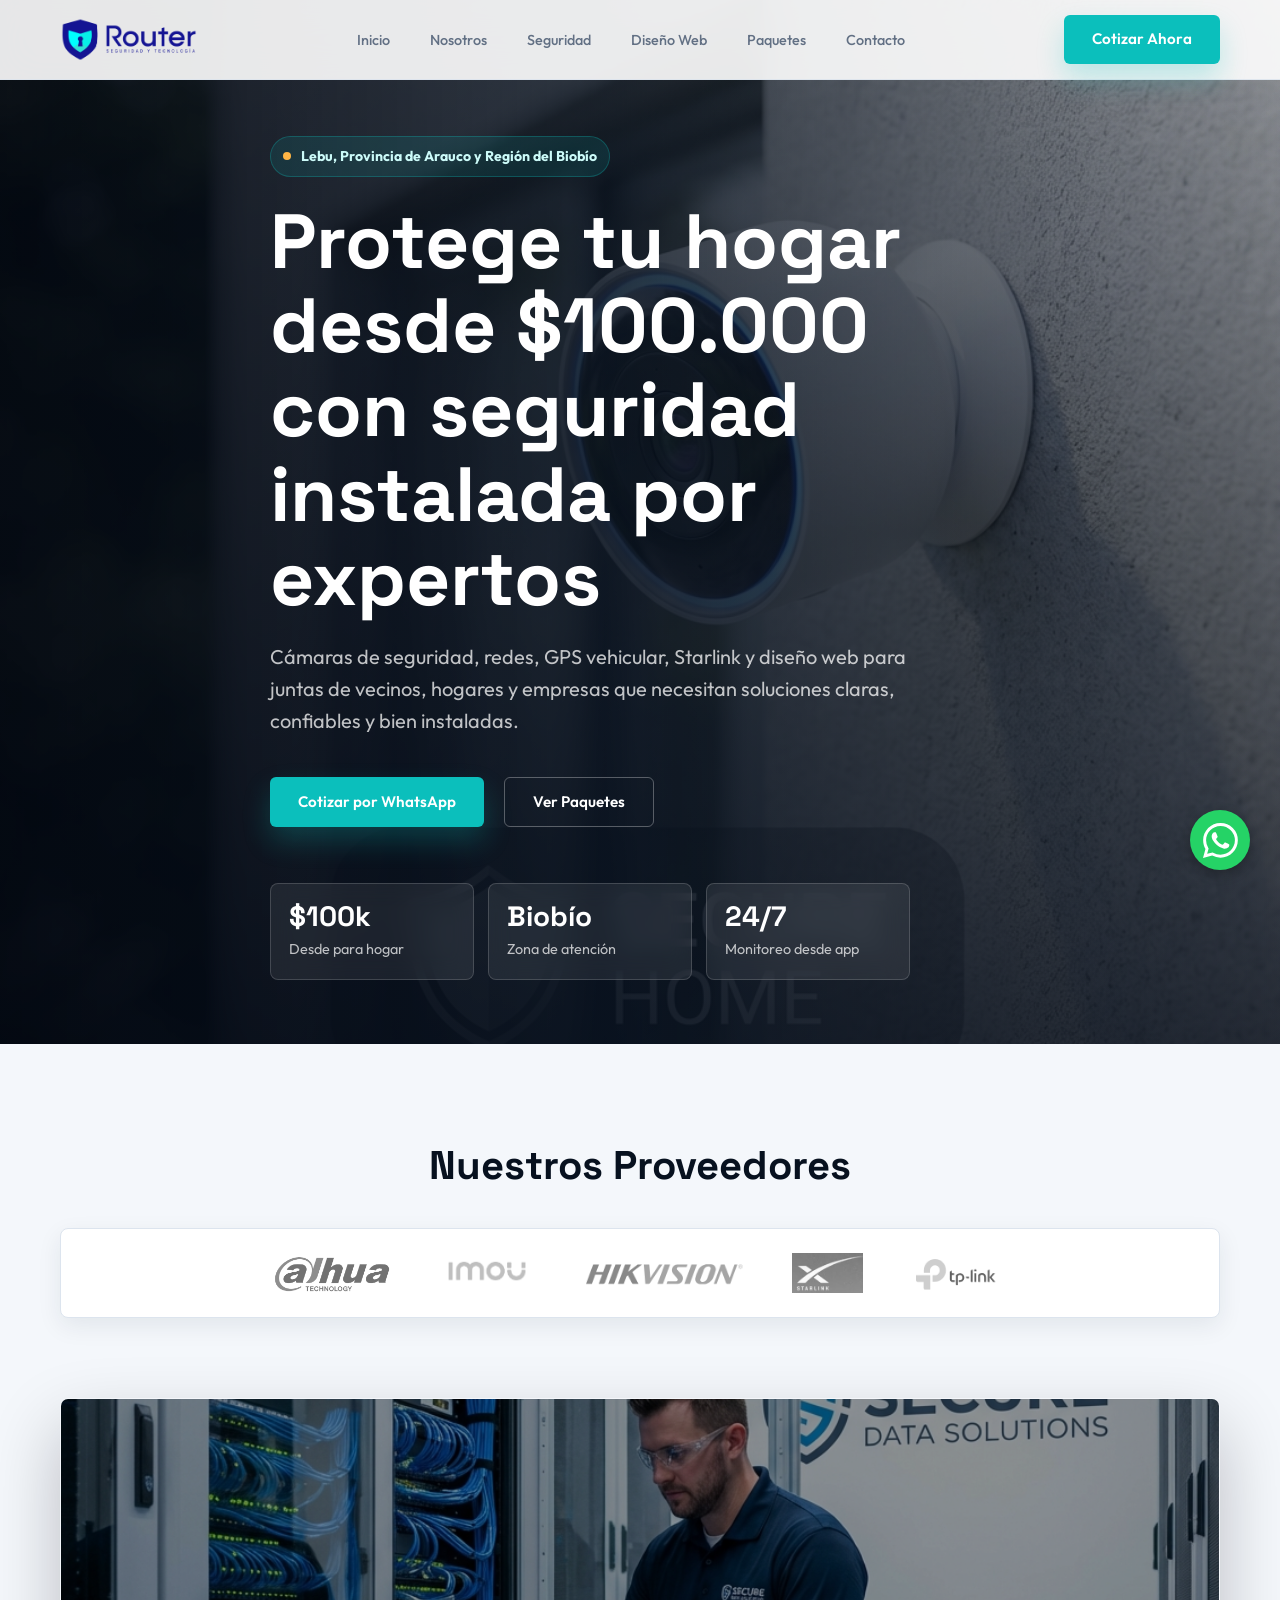
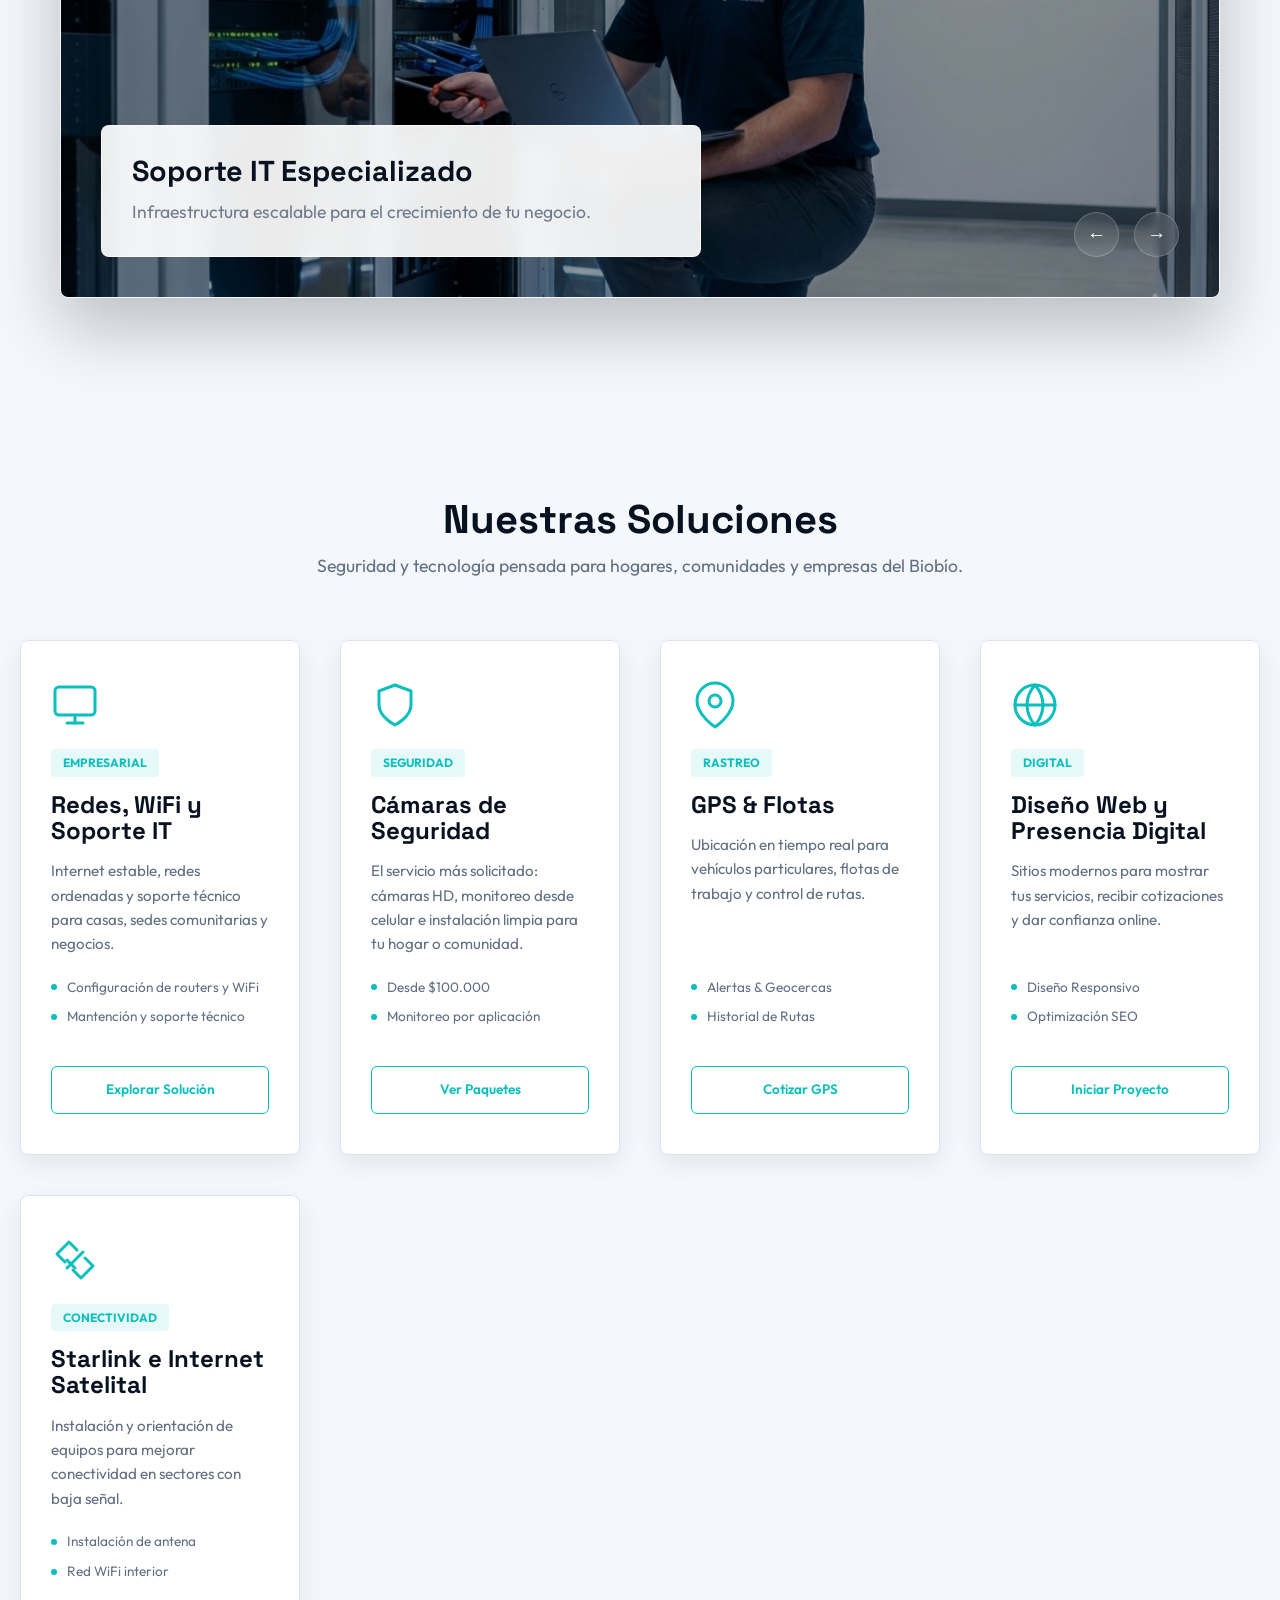
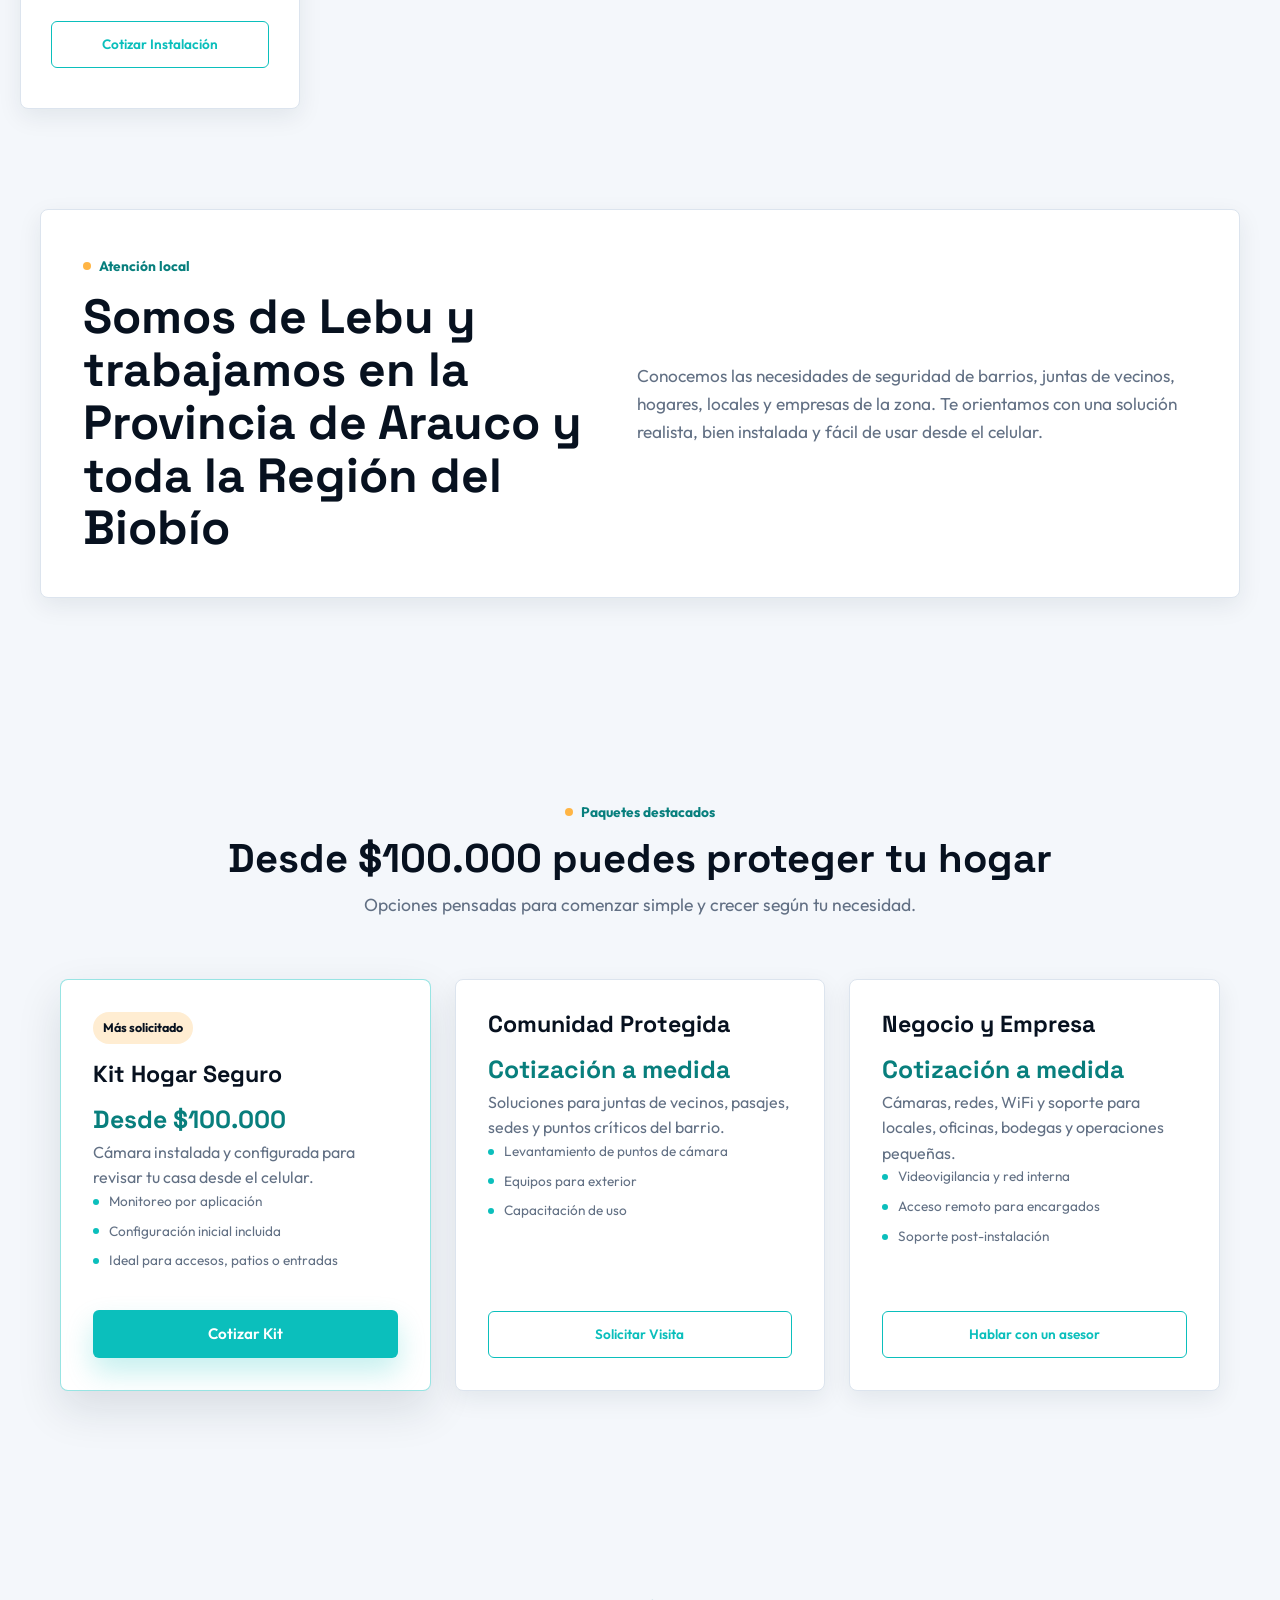
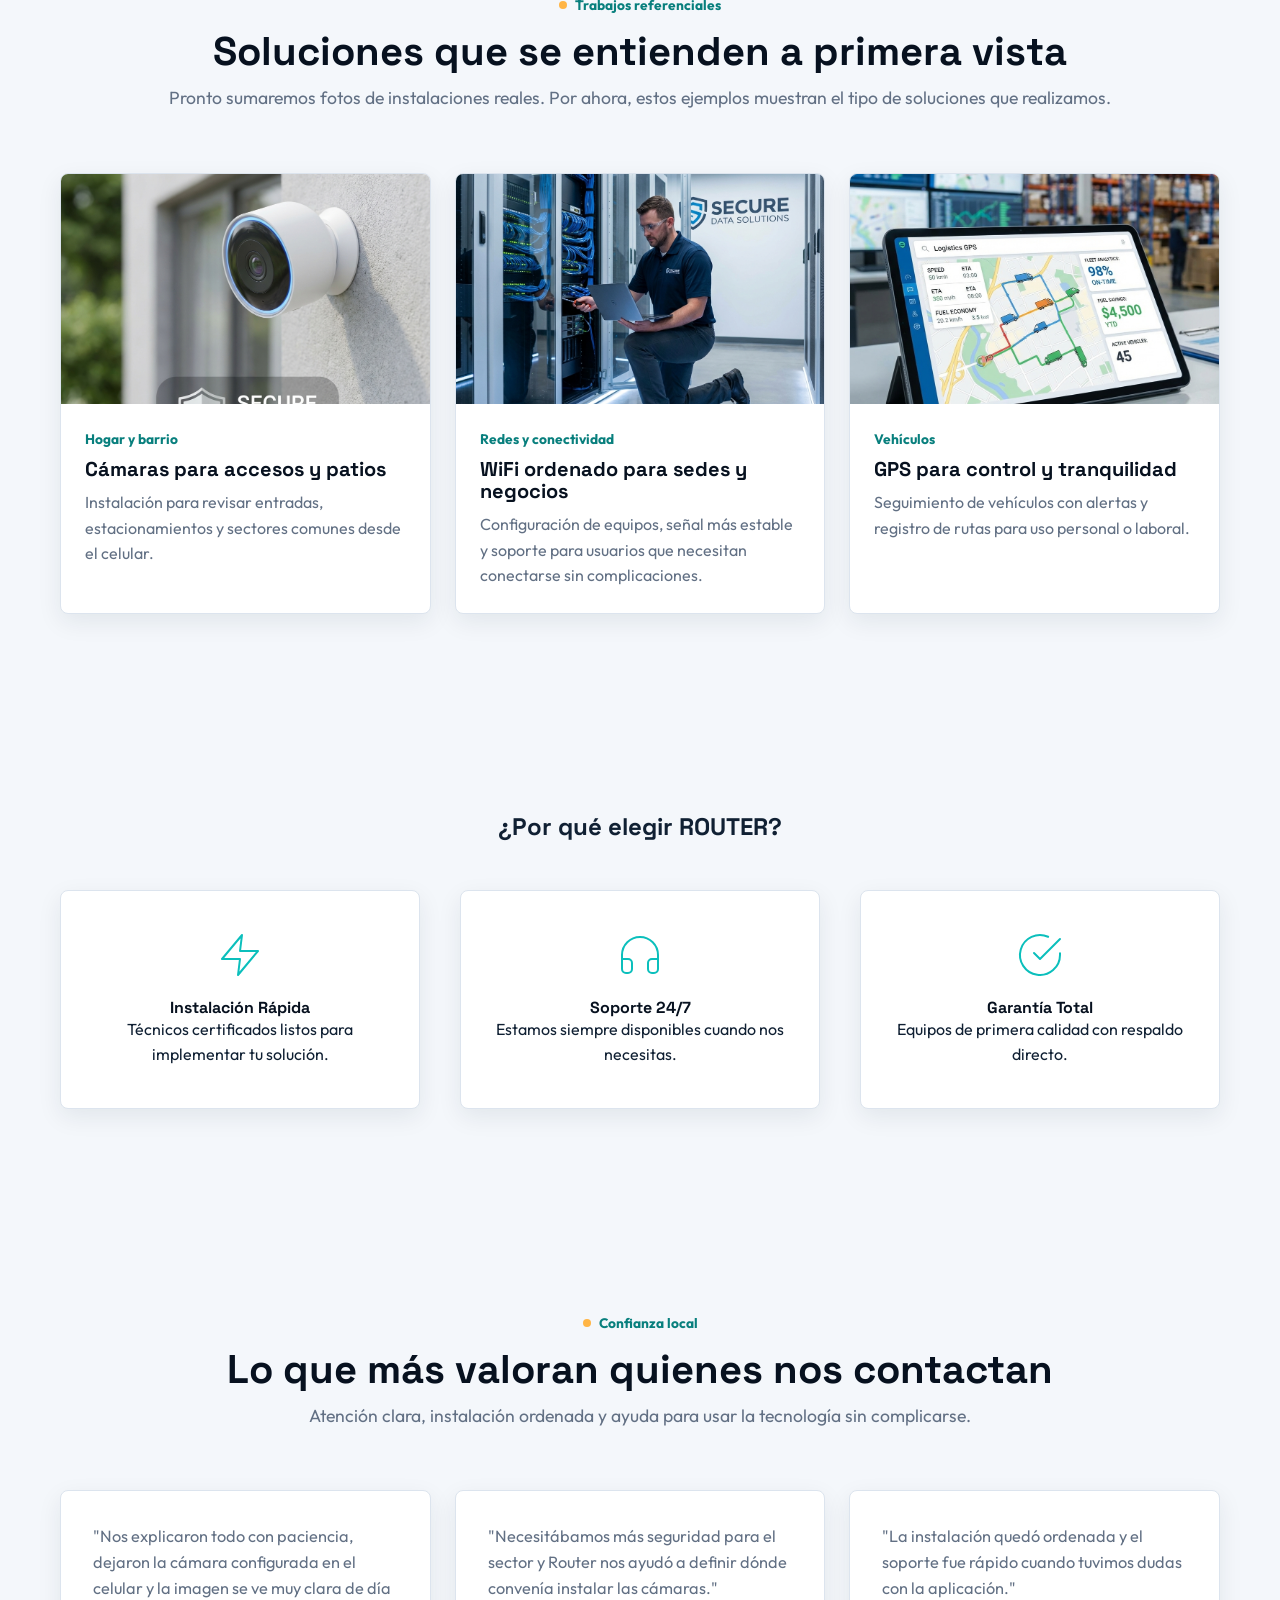
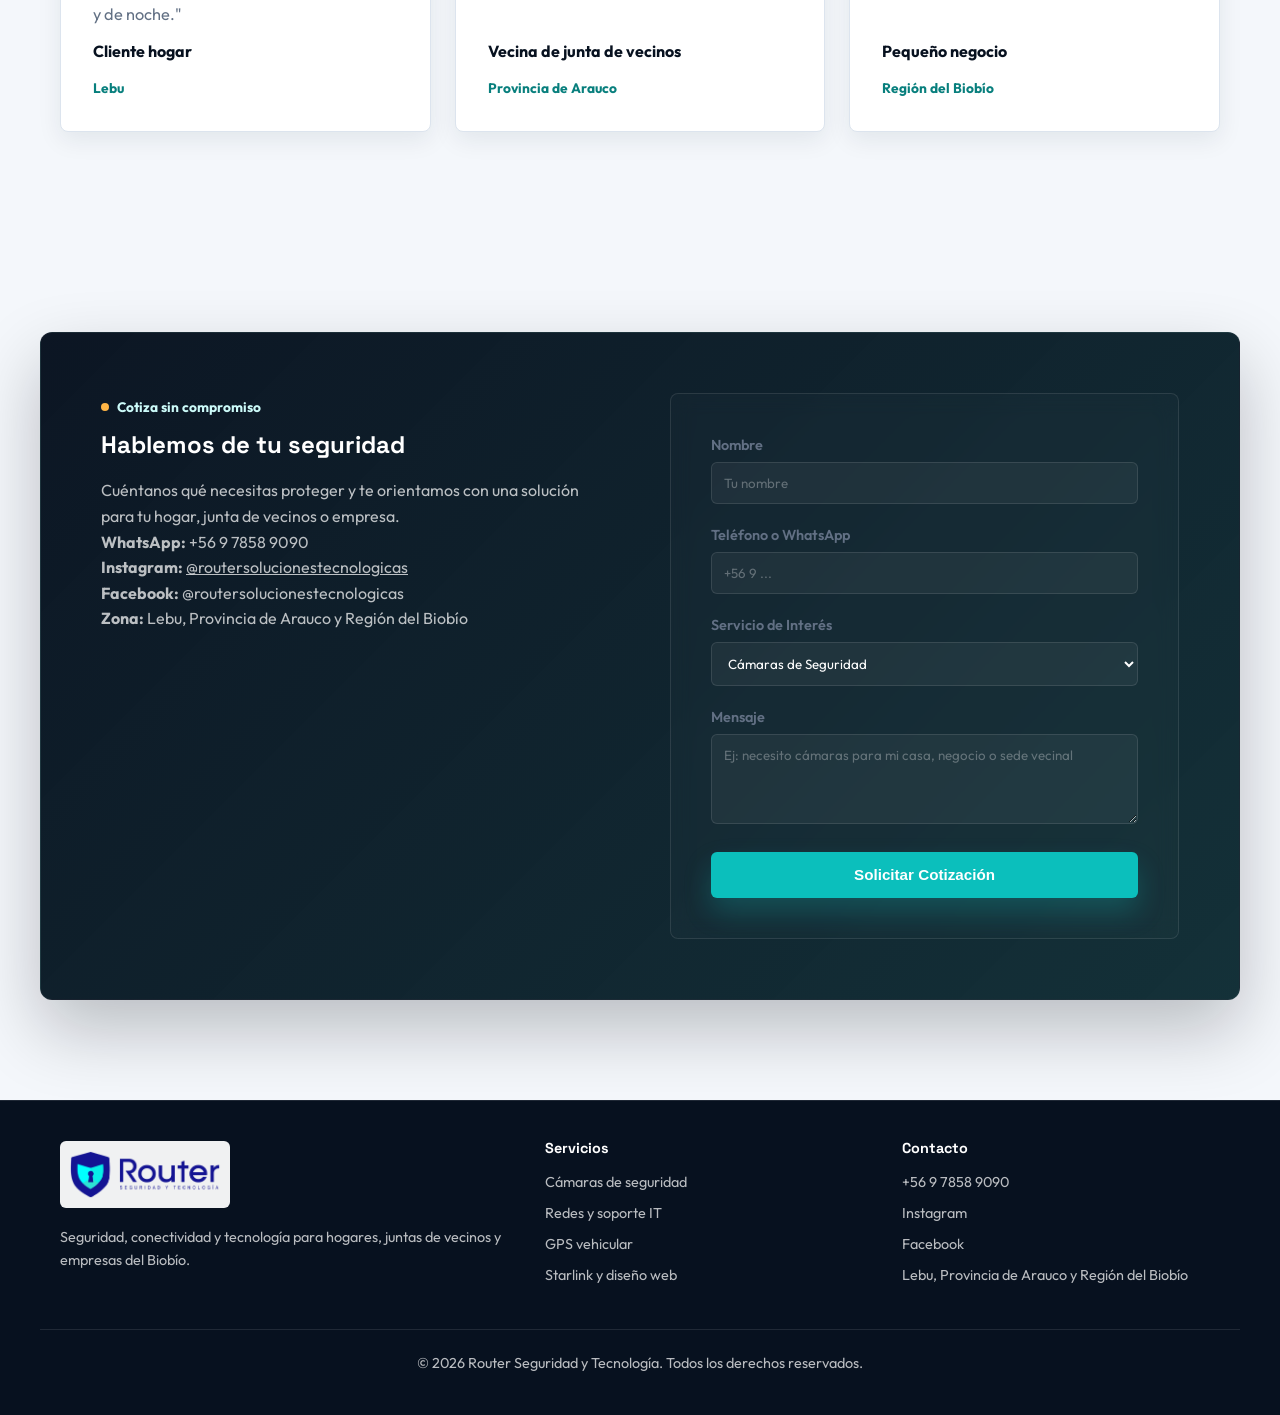
==== index.html @ 7315de92 "Initial Router website" ====
<!DOCTYPE html>
<html lang="es">

<head>
    <meta charset="UTF-8">
    <meta name="viewport" content="width=device-width, initial-scale=1.0">
    <title>Router Seguridad y Tecnología | Cámaras, Redes, GPS y Web en Biobío</title>
    <meta name="description"
        content="Instalación de cámaras de seguridad, redes, GPS vehicular, Starlink y diseño web en Lebu, Provincia de Arauco y Región del Biobío. Protege tu hogar desde $100.000.">

    <!-- Fonts -->
    <link rel="preconnect" href="https://fonts.googleapis.com">
    <link rel="preconnect" href="https://fonts.gstatic.com" crossorigin>
    <link
        href="https://fonts.googleapis.com/css2?family=Outfit:wght@300;400;600;700&family=Space+Grotesk:wght@300;400;500;600;700&display=swap"
        rel="stylesheet">

    <!-- Styles -->
    <link rel="stylesheet" href="css/styles.css">
</head>

<body>

    <!-- HEADER -->
    <header class="header" id="header">
        <div class="container header-container">
            <div class="logo">
                <a href="#">
                    <img src="assets/images/router-logo-original.png" alt="ROUTER Logo">
                </a>
            </div>

            <button class="mobile-toggle" aria-label="Abrir menú" aria-expanded="false">
                <span class="bar"></span>
                <span class="bar"></span>
                <span class="bar"></span>
            </button>

            <nav class="nav">
                <ul class="nav-list">
                    <li><a href="index.html">Inicio</a></li>
                    <li><a href="nosotros.html">Nosotros</a></li>
                    <li><a href="seguridad.html">Seguridad</a></li>
                    <li><a href="web.html">Diseño Web</a></li>
                    <li><a href="#paquetes">Paquetes</a></li>
                    <li><a href="#contacto">Contacto</a></li>
                </ul>
            </nav>
            <a href="#contacto" class="btn btn-primary btn-header-cta">Cotizar Ahora</a>
        </div>
    </header>

    <!-- HERO SECTION -->
    <section class="hero" id="hero">
        <div class="hero-slider">
            <div class="hero-slide active" style="background-image: url('assets/images/security-camera.png');"></div>
            <div class="hero-slide" style="background-image: url('assets/images/hero_gps.png');"></div>
            <div class="hero-slide" style="background-image: url('assets/images/web-design.png');"></div>
        </div>
        <div class="hero-overlay"></div>
        <div class="container hero-content">
            <span class="hero-kicker">Lebu, Provincia de Arauco y Región del Biobío</span>
            <h1>Protege tu hogar desde $100.000 con seguridad instalada por expertos</h1>
            <p>Cámaras de seguridad, redes, GPS vehicular, Starlink y diseño web para juntas de vecinos, hogares y
                empresas que necesitan soluciones claras, confiables y bien instaladas.</p>
            <div class="hero-cta">
                <a href="https://wa.me/56978589090" class="btn btn-primary" target="_blank">Cotizar por WhatsApp</a>
                <a href="#paquetes" class="btn btn-outline">Ver Paquetes</a>
            </div>
            <div class="hero-metrics" aria-label="Diferenciales de ROUTER">
                <div>
                    <strong>$100k</strong>
                    <span>Desde para hogar</span>
                </div>
                <div>
                    <strong>Biobío</strong>
                    <span>Zona de atención</span>
                </div>
                <div>
                    <strong>24/7</strong>
                    <span>Monitoreo desde app</span>
                </div>
            </div>
        </div>
    </section>

    <!-- MAIN MAIN - Will be filled in next steps -->
    <main>

        <!-- PROVIDERS SECTION -->
        <section class="section providers-section">
            <div class="container text-center">
                <h2 class="section-title text-center">Nuestros Proveedores</h2>
                <div class="providers-wrapper">
                    <img src="assets/images/dahua.png" alt="Dahua Technology">
                    <img src="assets/images/imou.png" alt="Imou">
                    <img src="assets/images/hikvision.png" alt="Hikvision">
                    <img src="assets/images/starlink.png" alt="Starlink">
                    <img src="assets/images/tplink.png" alt="TP-Link">
                </div>
            </div>
        </section>

        <!-- SERVICES SHOWCASE CAROUSEL -->
        <section class="section showcase-section">
            <div class="container">
                <div class="showcase-container">
                    <div class="showcase-carousel" id="servicesCarousel">
                        <div class="showcase-slide active">
                            <img src="assets/images/it-solutions.png" alt="Soluciones Informáticas">
                            <div class="showcase-content">
                                <h3>Soporte IT Especializado</h3>
                                <p>Infraestructura escalable para el crecimiento de tu negocio.</p>
                            </div>
                        </div>
                        <div class="showcase-slide">
                            <img src="assets/images/security-camera.png" alt="Seguridad">
                            <div class="showcase-content">
                                <h3>Vigilancia Inteligente</h3>
                                <p>Monitoreo en tiempo real con inteligencia artificial.</p>
                            </div>
                        </div>
                        <div class="showcase-slide">
                            <img src="assets/images/gps-tracking.png" alt="GPS">
                            <div class="showcase-content">
                                <h3>Control de Flotas</h3>
                                <p>Logística y seguridad en cada kilómetro.</p>
                            </div>
                        </div>
                        <div class="showcase-slide">
                            <img src="assets/images/web-design.png" alt="Diseño Web">
                            <div class="showcase-content">
                                <h3>Tu Marca en el Mundo Digital</h3>
                                <p>Interfaces modernas que convierten usuarios en clientes.</p>
                            </div>
                        </div>
                    </div>

                    <div class="carousel-nav">
                        <button class="carousel-btn prev" aria-label="Anterior">&larr;</button>
                        <button class="carousel-btn next" aria-label="Siguiente">&rarr;</button>
                    </div>
                </div>
            </div>
        </section>

        <!-- SERVICES GRID -->
        <section class="section" id="soluciones">
            <div class="container container-wide">
                <div class="section-header text-center">
                    <h2 class="section-title">Nuestras Soluciones</h2>
                    <p class="section-subtitle">Seguridad y tecnología pensada para hogares, comunidades y empresas del
                        Biobío.</p>
                </div>

                <div class="services-modern-grid">
                    <!-- Card 1: IT Solutions -->
                    <div class="service-card modern">
                        <div class="service-card-icon">
                            <!-- Computer Icon -->
                            <svg xmlns="http://www.w3.org/2000/svg" viewBox="0 0 24 24" fill="none"
                                stroke="currentColor" stroke-linecap="round" stroke-linejoin="round">
                                <rect x="2" y="3" width="20" height="14" rx="2" ry="2"></rect>
                                <line x1="8" y1="21" x2="16" y2="21"></line>
                                <line x1="12" y1="17" x2="12" y2="21"></line>
                            </svg>
                        </div>
                        <div class="service-card-badge">Empresarial</div>
                        <h3>Redes, WiFi y Soporte IT</h3>
                        <p>Internet estable, redes ordenadas y soporte técnico para casas, sedes comunitarias y
                            negocios.</p>
                        <ul class="service-card-list">
                            <li>Configuración de routers y WiFi</li>
                            <li>Mantención y soporte técnico</li>
                        </ul>
                        <a href="#contacto" class="btn btn-card-cta">Explorar Solución</a>
                    </div>

                    <!-- Card 2: Security -->
                    <div class="service-card modern">
                        <div class="service-card-icon">
                            <!-- Shield Icon -->
                            <svg xmlns="http://www.w3.org/2000/svg" viewBox="0 0 24 24" fill="none"
                                stroke="currentColor" stroke-linecap="round" stroke-linejoin="round">
                                <path d="M12 22s8-4 8-10V5l-8-3-8 3v7c0 6 8 10 8 10z"></path>
                            </svg>
                        </div>
                        <div class="service-card-badge">Seguridad</div>
                        <h3>Cámaras de Seguridad</h3>
                        <p>El servicio más solicitado: cámaras HD, monitoreo desde celular e instalación limpia para tu
                            hogar o comunidad.</p>
                        <ul class="service-card-list">
                            <li>Desde $100.000</li>
                            <li>Monitoreo por aplicación</li>
                        </ul>
                        <a href="#contacto" class="btn btn-card-cta">Ver Paquetes</a>
                    </div>

                    <!-- Card 3: GPS -->
                    <div class="service-card modern">
                        <div class="service-card-icon">
                            <!-- Map Pin Icon -->
                            <svg xmlns="http://www.w3.org/2000/svg" viewBox="0 0 24 24" fill="none"
                                stroke="currentColor" stroke-linecap="round" stroke-linejoin="round">
                                <path d="M21 10c0 7-9 13-9 13s-9-6-9-13a9 9 0 0 1 18 0z"></path>
                                <circle cx="12" cy="10" r="3"></circle>
                            </svg>
                        </div>
                        <div class="service-card-badge">Rastreo</div>
                        <h3>GPS & Flotas</h3>
                        <p>Ubicación en tiempo real para vehículos particulares, flotas de trabajo y control de rutas.
                        </p>
                        <ul class="service-card-list">
                            <li>Alertas & Geocercas</li>
                            <li>Historial de Rutas</li>
                        </ul>
                        <a href="#contacto" class="btn btn-card-cta">Cotizar GPS</a>
                    </div>

                    <!-- Card 4: Web Design -->
                    <div class="service-card modern">
                        <div class="service-card-icon">
                            <!-- Globe Icon -->
                            <svg xmlns="http://www.w3.org/2000/svg" viewBox="0 0 24 24" fill="none"
                                stroke="currentColor" stroke-linecap="round" stroke-linejoin="round">
                                <circle cx="12" cy="12" r="10"></circle>
                                <line x1="2" y1="12" x2="22" y2="12"></line>
                                <path
                                    d="M12 2a15.3 15.3 0 0 1 4 10 15.3 15.3 0 0 1-4 10 15.3 15.3 0 0 1-4-10 15.3 15.3 0 0 1 4-10z">
                                </path>
                            </svg>
                        </div>
                        <div class="service-card-badge">Digital</div>
                        <h3>Diseño Web y Presencia Digital</h3>
                        <p>Sitios modernos para mostrar tus servicios, recibir cotizaciones y dar confianza online.</p>
                        <ul class="service-card-list">
                            <li>Diseño Responsivo</li>
                            <li>Optimización SEO</li>
                        </ul>
                        <a href="#contacto" class="btn btn-card-cta">Iniciar Proyecto</a>
                    </div>

                    <!-- Card 5: Starlink -->
                    <div class="service-card modern">
                        <div class="service-card-icon">
                            <!-- Satellite Icon -->
                            <svg xmlns="http://www.w3.org/2000/svg" viewBox="0 0 24 24" fill="none"
                                stroke="currentColor" stroke-linecap="round" stroke-linejoin="round">
                                <path d="M13 7 9 3 3 9l4 4"></path>
                                <path d="m17 11 4 4-6 6-4-4"></path>
                                <path d="m8 12 4 4"></path>
                                <path d="m16 8-8 8"></path>
                            </svg>
                        </div>
                        <div class="service-card-badge">Conectividad</div>
                        <h3>Starlink e Internet Satelital</h3>
                        <p>Instalación y orientación de equipos para mejorar conectividad en sectores con baja señal.
                        </p>
                        <ul class="service-card-list">
                            <li>Instalación de antena</li>
                            <li>Red WiFi interior</li>
                        </ul>
                        <a href="#contacto" class="btn btn-card-cta">Cotizar Instalación</a>
                    </div>
                </div>
            </div>
        </section>

        <!-- SERVICE AREA -->
        <section class="section service-area-section">
            <div class="container service-area">
                <div>
                    <span class="section-eyebrow">Atención local</span>
                    <h2>Somos de Lebu y trabajamos en la Provincia de Arauco y toda la Región del Biobío</h2>
                </div>
                <p>Conocemos las necesidades de seguridad de barrios, juntas de vecinos, hogares, locales y empresas de
                    la zona. Te orientamos con una solución realista, bien instalada y fácil de usar desde el celular.
                </p>
            </div>
        </section>

        <!-- PACKAGES -->
        <section class="section packages-section" id="paquetes">
            <div class="container">
                <div class="section-header text-center">
                    <span class="section-eyebrow">Paquetes destacados</span>
                    <h2 class="section-title">Desde $100.000 puedes proteger tu hogar</h2>
                    <p class="section-subtitle">Opciones pensadas para comenzar simple y crecer según tu necesidad.</p>
                </div>

                <div class="packages-grid">
                    <article class="package-card package-featured">
                        <div class="package-label">Más solicitado</div>
                        <h3>Kit Hogar Seguro</h3>
                        <p class="package-price">Desde $100.000</p>
                        <p>Cámara instalada y configurada para revisar tu casa desde el celular.</p>
                        <ul class="service-card-list">
                            <li>Monitoreo por aplicación</li>
                            <li>Configuración inicial incluida</li>
                            <li>Ideal para accesos, patios o entradas</li>
                        </ul>
                        <a href="https://wa.me/56978589090" class="btn btn-primary" target="_blank">Cotizar Kit</a>
                    </article>

                    <article class="package-card">
                        <h3>Comunidad Protegida</h3>
                        <p class="package-price">Cotización a medida</p>
                        <p>Soluciones para juntas de vecinos, pasajes, sedes y puntos críticos del barrio.</p>
                        <ul class="service-card-list">
                            <li>Levantamiento de puntos de cámara</li>
                            <li>Equipos para exterior</li>
                            <li>Capacitación de uso</li>
                        </ul>
                        <a href="#contacto" class="btn btn-card-cta">Solicitar Visita</a>
                    </article>

                    <article class="package-card">
                        <h3>Negocio y Empresa</h3>
                        <p class="package-price">Cotización a medida</p>
                        <p>Cámaras, redes, WiFi y soporte para locales, oficinas, bodegas y operaciones pequeñas.</p>
                        <ul class="service-card-list">
                            <li>Videovigilancia y red interna</li>
                            <li>Acceso remoto para encargados</li>
                            <li>Soporte post-instalación</li>
                        </ul>
                        <a href="#contacto" class="btn btn-card-cta">Hablar con un asesor</a>
                    </article>
                </div>
            </div>
        </section>

        <!-- CASES -->
        <section class="section cases-section">
            <div class="container">
                <div class="section-header text-center">
                    <span class="section-eyebrow">Trabajos referenciales</span>
                    <h2 class="section-title">Soluciones que se entienden a primera vista</h2>
                    <p class="section-subtitle">Pronto sumaremos fotos de instalaciones reales. Por ahora, estos
                        ejemplos muestran el tipo de soluciones que realizamos.</p>
                </div>

                <div class="cases-grid">
                    <article class="case-card">
                        <img src="assets/images/security-camera.png" alt="Instalación de cámara de seguridad exterior">
                        <div>
                            <span>Hogar y barrio</span>
                            <h3>Cámaras para accesos y patios</h3>
                            <p>Instalación para revisar entradas, estacionamientos y sectores comunes desde el celular.
                            </p>
                        </div>
                    </article>
                    <article class="case-card">
                        <img src="assets/images/it-solutions.png" alt="Configuración de redes y WiFi">
                        <div>
                            <span>Redes y conectividad</span>
                            <h3>WiFi ordenado para sedes y negocios</h3>
                            <p>Configuración de equipos, señal más estable y soporte para usuarios que necesitan
                                conectarse sin complicaciones.</p>
                        </div>
                    </article>
                    <article class="case-card">
                        <img src="assets/images/gps-tracking.png" alt="GPS vehicular y control de rutas">
                        <div>
                            <span>Vehículos</span>
                            <h3>GPS para control y tranquilidad</h3>
                            <p>Seguimiento de vehículos con alertas y registro de rutas para uso personal o laboral.</p>
                        </div>
                    </article>
                </div>
            </div>
        </section>

        <!-- TRUST / TESTIMONIALS -->
        <section class="section trust-section">
            <div class="container text-center">
                <h2>¿Por qué elegir ROUTER?</h2>
                <div class="trust-grid">
                    <div class="trust-item">
                        <div class="trust-icon">
                            <!-- Zap Icon (Instalación Rápida) -->
                            <svg xmlns="http://www.w3.org/2000/svg" viewBox="0 0 24 24" fill="none"
                                stroke="currentColor" stroke-linecap="round" stroke-linejoin="round">
                                <polygon points="13 2 3 14 12 14 11 22 21 10 12 10 13 2"></polygon>
                            </svg>
                        </div>
                        <h4>Instalación Rápida</h4>
                        <p>Técnicos certificados listos para implementar tu solución.</p>
                    </div>
                    <div class="trust-item">
                        <div class="trust-icon">
                            <!-- Smile / Handshake alternative -> Headphones for Support -->
                            <svg xmlns="http://www.w3.org/2000/svg" viewBox="0 0 24 24" fill="none"
                                stroke="currentColor" stroke-linecap="round" stroke-linejoin="round">
                                <path d="M3 18v-6a9 9 0 0 1 18 0v6"></path>
                                <path
                                    d="M21 19a2 2 0 0 1-2 2h-1a2 2 0 0 1-2-2v-3a2 2 0 0 1 2-2h3zM3 19a2 2 0 0 0 2 2h1a2 2 0 0 0 2-2v-3a2 2 0 0 0-2-2H3z">
                                </path>
                            </svg>
                        </div>
                        <h4>Soporte 24/7</h4>
                        <p>Estamos siempre disponibles cuando nos necesitas.</p>
                    </div>
                    <div class="trust-item">
                        <div class="trust-icon">
                            <!-- Check Circle Icon -->
                            <svg xmlns="http://www.w3.org/2000/svg" viewBox="0 0 24 24" fill="none"
                                stroke="currentColor" stroke-linecap="round" stroke-linejoin="round">
                                <path d="M22 11.08V12a10 10 0 1 1-5.93-9.14"></path>
                                <polyline points="22 4 12 14.01 9 11.01"></polyline>
                            </svg>
                        </div>
                        <h4>Garantía Total</h4>
                        <p>Equipos de primera calidad con respaldo directo.</p>
                    </div>
                </div>
            </div>
        </section>

        <!-- TESTIMONIALS -->
        <section class="section testimonials-section">
            <div class="container">
                <div class="section-header text-center">
                    <span class="section-eyebrow">Confianza local</span>
                    <h2 class="section-title">Lo que más valoran quienes nos contactan</h2>
                    <p class="section-subtitle">Atención clara, instalación ordenada y ayuda para usar la tecnología sin
                        complicarse.</p>
                </div>

                <div class="testimonials-grid">
                    <article class="testimonial-card">
                        <p>"Nos explicaron todo con paciencia, dejaron la cámara configurada en el celular y la imagen
                            se ve muy clara de día y de noche."</p>
                        <strong>Cliente hogar</strong>
                        <span>Lebu</span>
                    </article>
                    <article class="testimonial-card">
                        <p>"Necesitábamos más seguridad para el sector y Router nos ayudó a definir dónde convenía
                            instalar las cámaras."</p>
                        <strong>Vecina de junta de vecinos</strong>
                        <span>Provincia de Arauco</span>
                    </article>
                    <article class="testimonial-card">
                        <p>"La instalación quedó ordenada y el soporte fue rápido cuando tuvimos dudas con la
                            aplicación."</p>
                        <strong>Pequeño negocio</strong>
                        <span>Región del Biobío</span>
                    </article>
                </div>
            </div>
        </section>

        <!-- CONTACT FORM -->
        <section class="section contact-section" id="contacto">
            <div class="container contact-container">
                <div class="contact-info">
                    <span class="section-eyebrow">Cotiza sin compromiso</span>
                    <h2>Hablemos de tu seguridad</h2>
                    <p>Cuéntanos qué necesitas proteger y te orientamos con una solución para tu hogar, junta de vecinos
                        o empresa.</p>
                <div class="contact-details">
                        <p><strong>WhatsApp:</strong> <a href="https://wa.me/56978589090" target="_blank">+56 9 7858
                                9090</a></p>
                        <p><strong>Instagram:</strong> <a
                                href="https://instagram.com/routersolucionestecnologicas/" target="_blank"
                                style="text-decoration: underline;">@routersolucionestecnologicas</a></p>
                        <p><strong>Facebook:</strong> @routersolucionestecnologicas</p>
                        <p><strong>Zona:</strong> Lebu, Provincia de Arauco y Región del Biobío</p>
                    </div>
                </div>
                <div class="contact-form-wrapper">
                    <form class="contact-form">
                        <div class="form-group">
                            <label for="name">Nombre</label>
                            <input type="text" id="name" required placeholder="Tu nombre">
                        </div>
                        <div class="form-group">
                            <label for="phone">Teléfono o WhatsApp</label>
                            <input type="tel" id="phone" required placeholder="+56 9 ...">
                        </div>
                        <div class="form-group">
                            <label for="service">Servicio de Interés</label>
                            <select id="service">
                                <option>Cámaras de Seguridad</option>
                                <option>Kit Hogar desde $100.000</option>
                                <option>Proyecto para Junta de Vecinos</option>
                                <option>Soluciones Informáticas</option>
                                <option>GPS Vehicular</option>
                                <option>Starlink / Internet Satelital</option>
                                <option>Diseño Web</option>
                                <option>Otro</option>
                            </select>
                        </div>
                        <div class="form-group">
                            <label for="message">Mensaje</label>
                            <textarea id="message" rows="4"
                                placeholder="Ej: necesito cámaras para mi casa, negocio o sede vecinal"></textarea>
                        </div>
                        <button type="submit" class="btn btn-primary btn-block">Solicitar Cotización</button>
                    </form>
                </div>
            </div>
        </section>

    </main>

    <!-- FOOTER -->
    <footer class="footer">
        <div class="container footer-grid">
            <div>
                <img src="assets/images/router-logo-original.png" alt="Router Seguridad y Tecnología"
                    class="footer-logo">
                <p>Seguridad, conectividad y tecnología para hogares, juntas de vecinos y empresas del Biobío.</p>
            </div>
            <div>
                <h4>Servicios</h4>
                <a href="#soluciones">Cámaras de seguridad</a>
                <a href="#soluciones">Redes y soporte IT</a>
                <a href="#soluciones">GPS vehicular</a>
                <a href="#soluciones">Starlink y diseño web</a>
            </div>
            <div>
                <h4>Contacto</h4>
                <a href="https://wa.me/56978589090" target="_blank">+56 9 7858 9090</a>
                <a href="https://instagram.com/routersolucionestecnologicas/" target="_blank">Instagram</a>
                <a href="https://facebook.com/routersolucionestecnologicas/" target="_blank">Facebook</a>
                <span>Lebu, Provincia de Arauco y Región del Biobío</span>
            </div>
        </div>
        <div class="container footer-bottom">
            <p>&copy; 2026 Router Seguridad y Tecnología. Todos los derechos reservados.</p>
        </div>
    </footer>

    <a href="https://wa.me/56978589090" class="whatsapp-float" target="_blank" aria-label="Chat en WhatsApp">
        <svg xmlns="http://www.w3.org/2000/svg" width="35" height="35" fill="currentColor" viewBox="0 0 16 16">
            <path
                d="M13.601 2.326A7.854 7.854 0 0 0 7.994 0C3.627 0 .068 3.558.064 7.926c0 1.399.366 2.76 1.057 3.965L0 16l4.204-1.102a7.933 7.933 0 0 0 3.79.965h.004c4.368 0 7.926-3.558 7.93-7.93A7.898 7.898 0 0 0 13.6 2.326zM7.994 14.521a6.573 6.573 0 0 1-3.356-.92l-.24-.144-2.494.654.666-2.433-.156-.251a6.56 6.56 0 0 1-1.007-3.505c0-3.626 2.957-6.584 6.591-6.584a6.56 6.56 0 0 1 4.66 1.931 6.557 6.557 0 0 1 1.928 4.66c-.004 3.639-2.961 6.592-6.592 6.592zm3.615-4.934c-.197-.099-1.17-.578-1.353-.646-.182-.065-.315-.099-.445.099-.133.197-.513.646-.627.775-.114.133-.232.148-.43.05-.197-.1-.836-.308-1.592-.985-.59-.525-.985-1.175-1.103-1.372-.114-.198-.011-.304.088-.403.087-.088.197-.232.296-.346.1-.114.133-.198.198-.33.065-.134.034-.248-.015-.347-.05-.099-.445-1.076-.612-1.47-.16-.389-.323-.335-.445-.34-.114-.007-.247-.007-.38-.007a.729.729 0 0 0-.529.247c-.182.198-.691.677-.691 1.654 0 .977.71 1.916.81 2.049.098.133 1.394 2.132 3.383 2.992.47.205.84.326 1.129.418.475.152.904.129 1.246.08.38-.058 1.171-.48 1.338-.943.164-.464.164-.86.114-.943-.049-.084-.182-.133-.38-.232z" />
        </svg>
    </a>
    <script src="js/main.js"></script>
</body>

</html>
---- css/styles.css ----
/* 
  ROUTER Theme & Design System 
  Inspiration: Vivint (Clean, Tech-focused, Trustworthy)
*/

:root {
    /* Brand Colors - Now with a "Tech-Noir" feel */
    --color-primary: #07111f;
    /* Deepest Midnight Blue (Tech Dark) */
    --color-primary-dark: #020711;
    /* Near Black */
    --color-accent: #0bbfbc;
    /* Electric Cyan (Neon tech) */
    --color-accent-dim: #087f7d;
    --color-secondary: #ffb545;
    /* Cyber Purple */

    /* Neutral Colors - Dark Theme focused */
    --color-white: #FFFFFF;
    --color-light-grey: #f4f7fb;
    /* Dark Grey Surface */
    --color-mid-grey: #ffffff;
    /* Card Background */
    --color-text-dark: #102033;
    /* Light Text for dark bg */
    --color-text-grey: #627084;
    --color-line: #dce4ee;
    /* Muted Text */

    /* Typography */
    --font-heading: 'Space Grotesk', sans-serif;
    --font-main: 'Outfit', sans-serif;

    /* Spacing & Layout */
    --container-width: 1200px;
    --header-height: 80px;
    --section-spacing: 100px;
    --border-radius: 8px;

    /* Shadows & Glows */
    --shadow-sm: 0 8px 24px rgba(16, 32, 51, 0.08);
    --shadow-md: 0 18px 45px rgba(16, 32, 51, 0.12);
    --shadow-lg: 0 30px 70px rgba(2, 7, 17, 0.24);
    --glow-accent: 0 14px 28px rgba(11, 191, 188, 0.24);
}

/* Modern Reset */
*,
*::before,
*::after {
    box-sizing: border-box;
    margin: 0;
    padding: 0;
}

html {
    scroll-behavior: smooth;
    font-size: 16px;
}

body {
    font-family: var(--font-main);
    color: var(--color-text-dark);
    line-height: 1.6;
    background-color: var(--color-primary);
    -webkit-font-smoothing: antialiased;
}

/* Typography Utility */
h1,
h2,
h3,
h4,
h5,
h6 {
    font-family: var(--font-heading);
    line-height: 1.1;
    font-weight: 700;
    color: var(--color-text-dark);
    letter-spacing: -0.02em;
}

a {
    text-decoration: none;
    color: inherit;
    transition: all 0.3s ease;
}

ul {
    list-style: none;
}

img {
    max-width: 100%;
    display: block;
}

/* Buttons */
.btn {
    display: inline-block;
    padding: 12px 32px;
    border-radius: 6px;
    /* Slightly sharper for tech look */
    font-weight: 600;
    text-align: center;
    cursor: pointer;
    border: none;
    font-size: 0.95rem;
    transition: all 0.3s cubic-bezier(0.4, 0, 0.2, 1);
    text-transform: uppercase;
    letter-spacing: 0.05em;
}

.btn-primary {
    background-color: var(--color-accent);
    color: var(--color-primary-dark);
    box-shadow: var(--glow-accent);
}

.btn-primary:hover {
    transform: translateY(-2px) scale(1.02);
    box-shadow: 0 0 25px rgba(0, 242, 255, 0.6);
    filter: brightness(1.1);
}

.btn-outline {
    background-color: transparent;
    border: 1px solid rgba(255, 255, 255, 0.3);
    color: var(--color-white);
}

.btn-outline:hover {
    background-color: rgba(255, 255, 255, 0.1);
    border-color: var(--color-accent);
    color: var(--color-accent);
}

/* Container */
.container {
    max-width: var(--container-width);
    margin: 0 auto;
    padding: 0 20px;
}

/* Header */
.header {
    position: fixed;
    top: 0;
    left: 0;
    width: 100%;
    z-index: 1000;
    background-color: rgba(2, 8, 23, 0.7);
    /* Translucent midnight */
    backdrop-filter: blur(12px);
    -webkit-backdrop-filter: blur(12px);
    height: var(--header-height);
    display: flex;
    align-items: center;
    transition: all 0.3s ease;
    border-bottom: 1px solid rgba(255, 255, 255, 0.05);
}

.header.scrolled {
    background-color: var(--color-primary-dark);
    box-shadow: var(--shadow-md);
}

.header-container {
    display: flex;
    justify-content: space-between;
    align-items: center;
    width: 100%;
    position: relative;
}

.logo a {
    display: flex;
    align-items: center;
    text-decoration: none;
}

.logo img {
    max-height: 46px;
    max-width: 170px;
    width: auto;
}

/* Desktop Nav */
.nav-list {
    display: flex;
    gap: 40px;
    align-items: center;
    margin: 0;
}

.nav-list a {
    font-weight: 500;
    font-size: 0.9rem;
    color: rgba(255, 255, 255, 0.7);
    text-transform: uppercase;
    letter-spacing: 0.05em;
    position: relative;
    padding: 5px 0;
}

/* Modern Hover Effect (Underline) */
.nav-list a::after {
    content: '';
    position: absolute;
    width: 0;
    height: 1px;
    bottom: 0;
    left: 0;
    background-color: var(--color-accent);
    transition: width 0.3s ease;
    box-shadow: 0 0 5px var(--color-accent);
}

.nav-list a:hover {
    color: var(--color-accent);
}

.nav-list a:hover::after {
    width: 100%;
}

/* Mobile Toggle Button */
.mobile-toggle {
    display: none;
    flex-direction: column;
    justify-content: space-between;
    width: 30px;
    height: 21px;
    background: transparent;
    border: none;
    cursor: pointer;
    z-index: 1100;
    padding: 0;
}

.mobile-toggle .bar {
    width: 100%;
    height: 3px;
    background-color: var(--color-white);
    /* Changed to white */
    border-radius: 3px;
    transition: all 0.3s ease-in-out;
}

/* Hamburger Animation state */
.mobile-toggle.active .bar:nth-child(1) {
    transform: translateY(9px) rotate(45deg);
}

.mobile-toggle.active .bar:nth-child(2) {
    opacity: 0;
}

.mobile-toggle.active .bar:nth-child(3) {
    transform: translateY(-9px) rotate(-45deg);
}

/* Hero */
.hero {
    position: relative;
    height: 100vh;
    display: flex;
    align-items: center;
    justify-content: center;
    text-align: center;
    color: var(--color-white);
    padding-top: var(--header-height);
    overflow: hidden;
    background-color: var(--color-primary-dark);
}

.hero-slider {
    position: absolute;
    top: 0;
    left: 0;
    width: 100%;
    height: 100%;
    z-index: 0;
}

.hero-slide {
    position: absolute;
    top: 0;
    left: 0;
    width: 100%;
    height: 100%;
    background-size: cover;
    background-position: center;
    opacity: 0;
    transition: opacity 1.5s ease-in-out;
    transform: scale(1.05);
    /* Slight zoom for effect */
    transition: opacity 1.5s ease-in-out, transform 6s linear;
}

.hero-slide.active {
    opacity: 1;
    transform: scale(1);
}

.hero-overlay {
    position: absolute;
    top: 0;
    left: 0;
    width: 100%;
    height: 100%;
    background: linear-gradient(135deg, rgba(0, 43, 73, 0.85) 0%, rgba(0, 16, 26, 0.75) 100%);
    z-index: 1;
}

/* WhatsApp Float */
.whatsapp-float {
    position: fixed;
    bottom: 30px;
    right: 30px;
    background-color: #25d366;
    color: #fff;
    border-radius: 50%;
    width: 60px;
    height: 60px;
    display: flex;
    align-items: center;
    justify-content: center;
    box-shadow: 0 4px 12px rgba(0, 0, 0, 0.3);
    z-index: 2000;
    transition: all 0.3s ease;
}

.whatsapp-float:hover {
    transform: scale(1.1);
    background-color: #128c7e;
    box-shadow: 0 6px 16px rgba(0, 0, 0, 0.4);
}

.whatsapp-float svg {
    width: 35px;
    height: 35px;
}

/* We will add a background image in a specific style block or class if provided,
   for now using a solid tech gradient */

.hero-content {
    position: relative;
    z-index: 2;
    max-width: 800px;
}

.hero h1 {
    font-size: 3.5rem;
    margin-bottom: 20px;
    color: var(--color-white);
}

.hero p {
    font-size: 1.25rem;
    margin-bottom: 40px;
    opacity: 0.9;
}

.hero-cta {
    display: flex;
    gap: 20px;
    justify-content: center;
}

/* Sections */
.section {
    padding: var(--section-spacing) 0;
}

.bg-light {
    background-color: var(--color-light-grey);
}

.text-center {
    text-align: center;
}

.section-title {
    font-size: 2.5rem;
    margin-bottom: 10px;
    color: var(--color-primary);
}

.section-eyebrow {
    display: inline-flex;
    align-items: center;
    gap: 8px;
    margin-bottom: 14px;
    color: var(--color-accent-dim);
    font-size: 0.86rem;
    font-weight: 700;
}

.section-eyebrow::before {
    content: '';
    width: 8px;
    height: 8px;
    border-radius: 50%;
    background-color: var(--color-secondary);
}

.section-subtitle {
    font-size: 1.1rem;
    color: var(--color-text-grey);
    margin-bottom: 60px;
}

/* Modern Services Grid */
.container-wide {
    max-width: 1400px;
}

.services-modern-grid {
    display: grid;
    grid-template-columns: repeat(auto-fit, minmax(280px, 1fr));
    gap: 40px;
    margin-top: 50px;
}

.service-card {
    background: var(--color-mid-grey);
    border: 1px solid rgba(255, 255, 255, 0.05);
    border-radius: var(--border-radius);
    padding: 40px 30px;
    transition: all 0.4s cubic-bezier(0.175, 0.885, 0.32, 1.275);
    position: relative;
    overflow: hidden;
    display: flex;
    flex-direction: column;
}

.service-card::before {
    content: '';
    position: absolute;
    top: 0;
    left: 0;
    width: 100%;
    height: 2px;
    background: linear-gradient(90deg, transparent, var(--color-accent), transparent);
    transform: translateX(-100%);
    transition: transform 0.6s ease;
}

.service-card:hover {
    transform: translateY(-10px);
    border-color: rgba(0, 242, 255, 0.3);
    box-shadow: 0 20px 40px rgba(0, 0, 0, 0.4);
    background: #242F41;
}

.service-card:hover::before {
    transform: translateX(100%);
}

.service-card-icon {
    width: 48px;
    height: 48px;
    margin-bottom: 20px;
    color: var(--color-accent);
    filter: drop-shadow(0 0 8px rgba(0, 242, 255, 0.4));
}

.service-card-icon svg {
    width: 100%;
    height: 100%;
    stroke-width: 1.5;
}

.service-card-badge {
    display: inline-block;
    padding: 4px 12px;
    background: rgba(0, 242, 255, 0.1);
    color: var(--color-accent);
    font-size: 0.75rem;
    font-weight: 700;
    border-radius: 4px;
    text-transform: uppercase;
    margin-bottom: 15px;
    width: fit-content;
}

.service-card h3 {
    font-size: 1.5rem;
    margin-bottom: 15px;
    color: var(--color-white);
}

.service-card p {
    color: var(--color-text-grey);
    font-size: 0.95rem;
    margin-bottom: 20px;
    flex-grow: 1;
}

.service-card-list {
    margin-bottom: 30px;
}

.service-card-list li {
    font-size: 0.85rem;
    color: var(--color-text-grey);
    margin-bottom: 8px;
    display: flex;
    align-items: center;
    gap: 10px;
}

.service-card-list li::before {
    content: '';
    display: block;
    width: 6px;
    height: 6px;
    background-color: var(--color-accent);
    border-radius: 50%;
    box-shadow: 0 0 5px var(--color-accent);
}

.btn-card-cta {
    padding: 10px 20px;
    font-size: 0.85rem;
    background: transparent;
    border: 1px solid var(--color-accent);
    color: var(--color-accent);
    width: 100%;
}

.btn-card-cta:hover {
    background: var(--color-accent);
    color: var(--color-primary-dark);
}

/* Trust Grid */
.trust-grid {
    display: grid;
    grid-template-columns: repeat(3, 1fr);
    gap: 40px;
    margin-top: 50px;
}

.trust-item {
    padding: 40px 30px;
    background: rgba(255, 255, 255, 0.03);
    border: 1px solid rgba(255, 255, 255, 0.05);
    border-radius: var(--border-radius);
    transition: all 0.3s ease;
}

.trust-item:hover {
    background: rgba(255, 255, 255, 0.05);
    border-color: var(--color-accent);
}

.trust-icon {
    width: 48px;
    height: 48px;
    margin: 0 auto 20px;
    color: var(--color-accent);
    display: flex;
    align-items: center;
    justify-content: center;
    filter: drop-shadow(0 0 8px rgba(0, 242, 255, 0.3));
}

.trust-icon svg {
    width: 100%;
    height: 100%;
}

/* Contact Section */
.contact-container {
    display: grid;
    grid-template-columns: 1fr 1fr;
    gap: 60px;
    background: linear-gradient(135deg, var(--color-mid-grey) 0%, var(--color-primary-dark) 100%);
    color: var(--color-white);
    padding: 60px;
    border-radius: 20px;
    border: 1px solid rgba(255, 255, 255, 0.05);
}

.contact-info h2 {
    color: var(--color-white);
    margin-bottom: 20px;
}

.contact-info p {
    color: rgba(255, 255, 255, 0.72);
}

.contact-info .section-eyebrow {
    color: #ccfbf9;
}

.contact-form {
    background: rgba(255, 255, 255, 0.02);
    padding: 40px;
    border-radius: 15px;
    color: var(--color-text-dark);
    border: 1px solid rgba(255, 255, 255, 0.1);
    backdrop-filter: blur(10px);
}

.form-group {
    margin-bottom: 20px;
}

.form-group label {
    display: block;
    margin-bottom: 5px;
    font-weight: 600;
    font-size: 0.9rem;
}

.form-group input,
.form-group select,
.form-group textarea {
    width: 100%;
    padding: 12px;
    background: rgba(255, 255, 255, 0.05);
    border: 1px solid rgba(255, 255, 255, 0.1);
    border-radius: 6px;
    font-family: inherit;
    color: var(--color-white);
    resize: vertical;
}

.form-group input::placeholder,
.form-group textarea::placeholder {
    color: rgba(255, 255, 255, 0.3);
}

.form-group label {
    color: var(--color-text-grey);
}

.btn-block {
    width: 100%;
}

/* Commercial Sections */
.service-area-section {
    padding-top: 0;
    background-color: var(--color-light-grey);
}

.service-area {
    display: grid;
    grid-template-columns: minmax(0, 0.95fr) minmax(0, 1.05fr);
    gap: 48px;
    align-items: center;
    padding: 42px;
    background: var(--color-white);
    border: 1px solid var(--color-line);
    border-radius: var(--border-radius);
    box-shadow: var(--shadow-sm);
}

.service-area h2 {
    color: var(--color-primary);
    font-size: clamp(2rem, 4vw, 3rem);
}

.service-area p {
    color: var(--color-text-grey);
    font-size: 1.08rem;
}

.packages-section,
.cases-section,
.testimonials-section {
    background-color: var(--color-light-grey);
}

.packages-grid,
.cases-grid,
.testimonials-grid {
    display: grid;
    grid-template-columns: repeat(3, minmax(0, 1fr));
    gap: 24px;
}

.package-card,
.testimonial-card {
    display: flex;
    flex-direction: column;
    padding: 32px;
    background: var(--color-white);
    border: 1px solid var(--color-line);
    border-radius: var(--border-radius);
    box-shadow: var(--shadow-sm);
}

.package-card {
    position: relative;
    overflow: hidden;
}

.package-featured {
    border-color: rgba(11, 191, 188, 0.42);
    box-shadow: var(--shadow-md);
}

.package-label {
    width: fit-content;
    margin-bottom: 18px;
    padding: 6px 10px;
    color: var(--color-primary);
    background: rgba(255, 181, 69, 0.24);
    border-radius: 999px;
    font-size: 0.78rem;
    font-weight: 700;
}

.package-card h3,
.case-card h3,
.testimonial-card strong {
    color: var(--color-primary);
}

.package-card h3 {
    font-size: 1.45rem;
    margin-bottom: 12px;
}

.package-card p,
.testimonial-card p,
.case-card p {
    color: var(--color-text-grey);
}

.package-price {
    color: var(--color-accent-dim) !important;
    font-family: var(--font-heading);
    font-size: 1.55rem;
    font-weight: 700;
}

.package-card .btn {
    margin-top: auto;
}

.case-card {
    overflow: hidden;
    background: var(--color-white);
    border: 1px solid var(--color-line);
    border-radius: var(--border-radius);
    box-shadow: var(--shadow-sm);
}

.case-card img {
    width: 100%;
    aspect-ratio: 16 / 10;
    object-fit: cover;
}

.case-card div {
    padding: 24px;
}

.case-card span,
.testimonial-card span {
    display: block;
    color: var(--color-accent-dim);
    font-size: 0.86rem;
    font-weight: 700;
}

.case-card h3 {
    margin: 8px 0 10px;
    font-size: 1.25rem;
}

.testimonial-card {
    gap: 12px;
}

.testimonial-card p {
    font-size: 1.02rem;
}

.testimonial-card strong {
    margin-top: auto;
}

/* Footer */
.footer {
    background: var(--color-primary-dark);
    color: var(--color-white);
    padding: 40px 0;
    text-align: center;
    font-size: 0.9rem;
    border-top: 1px solid rgba(255, 255, 255, 0.1);
}

.footer-grid {
    display: grid;
    grid-template-columns: 1.4fr 1fr 1fr;
    gap: 40px;
    text-align: left;
}

.footer-logo {
    max-width: 170px;
    margin-bottom: 18px;
    padding: 8px;
    background: rgba(255, 255, 255, 0.94);
    border-radius: 6px;
}

.footer h4 {
    color: var(--color-white);
    margin-bottom: 14px;
}

.footer p,
.footer span,
.footer a {
    display: block;
    color: rgba(255, 255, 255, 0.72);
}

.footer a {
    margin-bottom: 8px;
}

.footer a:hover {
    color: var(--color-white);
}

.footer-bottom {
    margin-top: 34px;
    padding-top: 22px;
    border-top: 1px solid rgba(255, 255, 255, 0.1);
    text-align: center;
}

/* Responsive */
/* Responsive Header / Mobile Menu */
@media (max-width: 900px) {
    .mobile-toggle {
        display: flex;
    }

    .nav {
        position: fixed;
        top: 0;
        right: -100%;
        /* Hidden by default */
        width: 100%;
        height: 100vh;
        background-color: rgba(2, 8, 23, 0.98);
        /* Midnight blue to match header */
        backdrop-filter: blur(10px);
        padding-top: 100px;
        /* Space for X button */
        transition: right 0.4s cubic-bezier(0.77, 0.2, 0.05, 1.0);
        box-shadow: -5px 0 15px rgba(0, 0, 0, 0.1);
        display: flex;
        justify-content: center;
    }

    .nav.active {
        right: 0;
    }

    .nav-list {
        flex-direction: column;
        align-items: center;
        gap: 30px;
        width: 100%;
    }

    .nav-list a {
        font-size: 1.5rem;
        font-weight: 600;
    }

    .btn-header-cta {
        display: none;
        /* Hide standard CTA in header on small mobile, rely on menu or bottom */
    }

    /* Show CTA inside menu if needed, or just keep simple links */

    .hero h1 {
        font-size: 2.5rem;
    }

    .header-container {
        padding: 0 20px;
    }
}

@media (max-width: 768px) {

    /* Existing small mobile tweaks */
    .hero-content {
        padding: 0 20px;
    }

    .service-row,
    .service-row.reverse {
        flex-direction: column;
        text-align: center;
    }

    .service-content h3,
    .service-content h4 {
        text-align: center;
    }

    .feature-list {
        display: inline-block;
        text-align: left;
    }

    .trust-grid {
        grid-template-columns: 1fr;
    }

    .contact-container {
        grid-template-columns: 1fr;
        padding: 30px;
    }

    .service-area,
    .packages-grid,
    .cases-grid,
    .testimonials-grid,
    .footer-grid {
        grid-template-columns: 1fr;
    }

    .service-area {
        padding: 28px;
    }
}

/* Providers Section */
.providers-wrapper {
    display: flex;
    justify-content: center;
    align-items: center;
    gap: 40px;
    flex-wrap: wrap;
    margin-top: 40px;
}

.providers-wrapper img {
    max-height: 40px;
    /* Uniform height constraint */
    width: auto;
    object-fit: contain;
    transition: all 0.3s ease;
    filter: grayscale(1) brightness(200%) opacity(0.6);
}

.providers-wrapper img:hover {
    transform: scale(1.1);
    filter: grayscale(0) brightness(100%) opacity(1);
}

/* Showcase Carousel */
.showcase-section {
    padding-top: 0;
    /* Align closer to providers */
    margin-top: -20px;
}

.showcase-container {
    position: relative;
    width: 100%;
    height: 500px;
    border-radius: var(--border-radius);
    overflow: hidden;
    box-shadow: var(--shadow-lg);
    border: 1px solid rgba(255, 255, 255, 0.05);
}

.showcase-carousel {
    width: 100%;
    height: 100%;
}

.showcase-slide {
    position: absolute;
    top: 0;
    left: 0;
    width: 100%;
    height: 100%;
    opacity: 0;
    transition: opacity 0.8s ease-in-out;
    display: flex;
    align-items: center;
    justify-content: center;
}

.showcase-slide.active {
    opacity: 1;
    z-index: 1;
}

.showcase-slide img {
    width: 100%;
    height: 100%;
    object-fit: cover;
    filter: brightness(0.6);
}

.showcase-content {
    position: absolute;
    bottom: 40px;
    left: 40px;
    right: 40px;
    background: rgba(2, 8, 23, 0.6);
    backdrop-filter: blur(10px);
    -webkit-backdrop-filter: blur(10px);
    padding: 30px;
    border-radius: 12px;
    border: 1px solid rgba(255, 255, 255, 0.1);
    max-width: 600px;
    z-index: 2;
    transform: translateY(20px);
    transition: all 0.5s ease 0.3s;
}

.showcase-slide.active .showcase-content {
    transform: translateY(0);
}

.showcase-content h3 {
    color: var(--color-accent);
    margin-bottom: 10px;
    font-size: 1.8rem;
}

.showcase-content p {
    color: var(--color-text-dark);
    font-size: 1.1rem;
    opacity: 0.9;
}

/* Carousel Nav */
.carousel-nav {
    position: absolute;
    bottom: 40px;
    right: 40px;
    display: flex;
    gap: 15px;
    z-index: 10;
}

.carousel-btn {
    width: 45px;
    height: 45px;
    border-radius: 50%;
    background: rgba(255, 255, 255, 0.1);
    border: 1px solid rgba(255, 255, 255, 0.2);
    color: var(--color-white);
    font-size: 1.2rem;
    cursor: pointer;
    display: flex;
    align-items: center;
    justify-content: center;
    transition: all 0.3s ease;
    backdrop-filter: blur(5px);
}

.carousel-btn:hover {
    background: var(--color-accent);
    border-color: var(--color-accent);
    color: var(--color-primary-dark);
}

@media (max-width: 768px) {
    .showcase-container {
        height: 400px;
    }

    .showcase-content {
        bottom: 20px;
        left: 20px;
        right: 20px;
        padding: 20px;
    }

    .showcase-content h3 {
        font-size: 1.4rem;
    }

    .carousel-nav {
        bottom: auto;
        top: 20px;
        right: 20px;
    }
}

@media (max-width: 768px) {
    .providers-wrapper {
        gap: 20px;
    }

    .providers-wrapper img {
        max-height: 35px;
        /* Smaller on mobile */
    }
}

/* ============================
   Sub-Page Styles (Seguridad, etc.)
   ============================ */

.page-hero {
    position: relative;
    height: 60vh;
    min-height: 400px;
    display: flex;
    align-items: center;
    justify-content: center;
    text-align: center;
    color: var(--color-white);
    padding-top: var(--header-height);
    background-color: var(--color-primary-dark);
    overflow: hidden;
    margin-bottom: var(--section-spacing);
}

.page-hero-bg {
    position: absolute;
    top: 0;
    left: 0;
    width: 100%;
    height: 100%;
    background-size: cover;
    background-position: center;
    opacity: 0.4;
    z-index: 0;
}

.page-hero-content {
    position: relative;
    z-index: 2;
    max-width: 900px;
    padding: 0 20px;
}

.page-hero h1 {
    font-size: 3.5rem;
    margin-bottom: 20px;
    text-shadow: 0 4px 10px rgba(0, 0, 0, 0.5);
}

.page-hero p {
    font-size: 1.3rem;
    color: var(--color-text-grey);
    text-shadow: 0 2px 4px rgba(0, 0, 0, 0.5);
}

/* Feature grid for subpages */
.feature-grid-detailed {
    display: grid;
    grid-template-columns: repeat(auto-fit, minmax(300px, 1fr));
    gap: 30px;
    margin-top: 60px;
}

.feature-item-row {
    display: flex;
    gap: 20px;
    align-items: flex-start;
    background: rgba(255, 255, 255, 0.03);
    padding: 30px;
    border-radius: var(--border-radius);
    border: 1px solid rgba(255, 255, 255, 0.05);
    transition: transform 0.3s ease;
}

.feature-item-row:hover {
    transform: translateY(-5px);
    border-color: var(--color-accent);
}

.feature-item-row .icon {
    font-size: 2rem;
    color: var(--color-accent);
    flex-shrink: 0;
    background: rgba(0, 242, 255, 0.1);
    width: 60px;
    height: 60px;
    display: flex;
    align-items: center;
    justify-content: center;
    border-radius: 50%;
}

.feature-item-row h4 {
    margin-bottom: 10px;
    color: var(--color-white);
}

.feature-item-row p {
    font-size: 0.95rem;
    color: var(--color-text-grey);
}

/* Service Detail Section */
.service-details {
    padding-bottom: 100px;
}

.detail-row {
    display: flex;
    align-items: center;
    gap: 80px;
    margin-bottom: 120px;
}

.detail-row.reverse {
    flex-direction: row-reverse;
}

.detail-text {
    flex: 1;
}

.detail-text h2 {
    color: var(--color-white);
    margin-bottom: 20px;
    font-size: 2.5rem;
}

.detail-text p {
    color: var(--color-text-grey);
    margin-bottom: 20px;
    font-size: 1.05rem;
}

.detail-list {
    margin-top: 30px;
}

.detail-list li {
    margin-bottom: 15px;
    display: flex;
    align-items: center;
    gap: 12px;
    color: var(--color-text-dark);
}

.detail-list li::before {
    content: '✓';
    color: var(--color-accent);
    font-weight: bold;
    background: rgba(0, 242, 255, 0.1);
    width: 24px;
    height: 24px;
    border-radius: 50%;
    display: flex;
    align-items: center;
    justify-content: center;
    font-size: 0.8rem;
}

.detail-image {
    flex: 1;
    border-radius: 20px;
    overflow: hidden;
    box-shadow: 0 20px 50px rgba(0, 0, 0, 0.5);
    border: 1px solid rgba(255, 255, 255, 0.05);
    position: relative;
}

.detail-image::after {
    content: '';
    position: absolute;
    inset: 0;
    background: linear-gradient(45deg, rgba(0, 242, 255, 0.1), transparent);
    pointer-events: none;
}

.detail-image img {
    transition: transform 0.7s ease;
    width: 100%;
    display: block;
}

.detail-image:hover img {
    transform: scale(1.05);
}

@media (max-width: 900px) {
    .page-hero h1 {
        font-size: 2.5rem;
    }

    .detail-row,
    .detail-row.reverse {
        flex-direction: column;
        gap: 40px;
        margin-bottom: 80px;
    }

    .detail-text h2 {
        font-size: 2rem;
    }
}

/* ============================
   Professional Visual Refresh
   ============================ */

body {
    background-color: var(--color-light-grey);
    color: var(--color-text-dark);
}

h1,
h2,
h3,
h4,
h5,
h6 {
    letter-spacing: 0;
}

.btn {
    display: inline-flex;
    align-items: center;
    justify-content: center;
    min-height: 46px;
    padding: 12px 28px;
    letter-spacing: 0;
    text-transform: none;
}

.btn-primary {
    color: var(--color-white);
}

.btn-primary:hover {
    background-color: var(--color-accent-dim);
    box-shadow: 0 18px 34px rgba(8, 127, 125, 0.24);
    transform: translateY(-2px);
    filter: none;
}

.btn-outline:hover {
    background-color: var(--color-white);
    color: var(--color-primary);
}

.header {
    background-color: rgba(255, 255, 255, 0.9);
    border-bottom: 1px solid rgba(220, 228, 238, 0.85);
    backdrop-filter: blur(18px);
    -webkit-backdrop-filter: blur(18px);
}

.header.scrolled {
    background-color: rgba(255, 255, 255, 0.97);
}

.nav-list a {
    color: var(--color-text-grey);
    letter-spacing: 0;
    text-transform: none;
}

.mobile-toggle .bar {
    background-color: var(--color-primary);
}

.hero {
    text-align: left;
    height: auto;
    min-height: 100svh;
    padding: calc(var(--header-height) + 56px) 0 64px;
}

.hero-overlay {
    background:
        linear-gradient(90deg, rgba(2, 7, 17, 0.92) 0%, rgba(7, 17, 31, 0.76) 48%, rgba(7, 17, 31, 0.24) 100%),
        linear-gradient(180deg, rgba(2, 7, 17, 0.12) 0%, rgba(2, 7, 17, 0.76) 100%);
}

.hero-content {
    max-width: 780px;
    margin-right: auto;
}

.hero-kicker {
    display: inline-flex;
    align-items: center;
    gap: 10px;
    margin-bottom: 22px;
    padding: 8px 12px;
    color: #ccfbf9;
    background: rgba(11, 191, 188, 0.12);
    border: 1px solid rgba(11, 191, 188, 0.28);
    border-radius: 999px;
    font-size: 0.88rem;
    font-weight: 700;
}

.hero-kicker::before {
    content: '';
    width: 8px;
    height: 8px;
    border-radius: 50%;
    background-color: var(--color-secondary);
}

.hero h1 {
    font-size: clamp(2.7rem, 6vw, 5.2rem);
    max-width: 900px;
}

.hero p {
    max-width: 660px;
    color: rgba(255, 255, 255, 0.82);
}

.hero-cta {
    justify-content: flex-start;
    flex-wrap: wrap;
}

.hero-metrics {
    display: grid;
    grid-template-columns: repeat(3, minmax(0, 1fr));
    gap: 14px;
    margin-top: 56px;
    max-width: 640px;
}

.hero-metrics div {
    padding: 18px;
    background: rgba(255, 255, 255, 0.08);
    border: 1px solid rgba(255, 255, 255, 0.16);
    border-radius: var(--border-radius);
    backdrop-filter: blur(12px);
}

.hero-metrics strong {
    display: block;
    color: var(--color-white);
    font-family: var(--font-heading);
    font-size: 1.75rem;
    line-height: 1;
}

.hero-metrics span {
    display: block;
    margin-top: 8px;
    color: rgba(255, 255, 255, 0.72);
    font-size: 0.9rem;
}

.providers-section,
.showcase-section,
.trust-section {
    background-color: var(--color-light-grey);
}

.providers-wrapper {
    padding: 24px;
    background: var(--color-white);
    border: 1px solid var(--color-line);
    border-radius: var(--border-radius);
    box-shadow: var(--shadow-sm);
}

.providers-wrapper img {
    filter: grayscale(1) opacity(0.62);
}

.providers-wrapper img:hover {
    filter: grayscale(0) opacity(1);
}

.showcase-container {
    border-radius: var(--border-radius);
}

.showcase-content {
    background: rgba(255, 255, 255, 0.92);
    border: 1px solid rgba(255, 255, 255, 0.72);
    border-radius: var(--border-radius);
}

.showcase-content h3 {
    color: var(--color-primary);
}

.showcase-content p {
    color: var(--color-text-grey);
}

.service-card,
.trust-item,
.feature-item-row,
.value-card {
    background: var(--color-white);
    border: 1px solid var(--color-line);
    box-shadow: var(--shadow-sm);
}

.service-card {
    transition: transform 0.3s ease, box-shadow 0.3s ease, border-color 0.3s ease;
}

.service-card:hover,
.trust-item:hover,
.feature-item-row:hover,
.value-card:hover {
    background: var(--color-white);
    border-color: rgba(11, 191, 188, 0.36);
    box-shadow: var(--shadow-md);
    transform: translateY(-6px);
}

.service-card h3,
.trust-item h4,
.feature-item-row h4,
.value-card h3 {
    color: var(--color-primary);
}

.service-card-icon,
.trust-icon,
.feature-item-row .icon,
.value-icon {
    color: var(--color-accent);
    filter: none;
}

.service-card-badge,
.feature-item-row .icon {
    background: rgba(11, 191, 188, 0.1);
}

.service-card-list li::before {
    box-shadow: none;
}

.contact-container {
    background:
        linear-gradient(135deg, rgba(7, 17, 31, 0.98) 0%, rgba(5, 36, 44, 0.94) 100%);
    border-radius: 12px;
    box-shadow: var(--shadow-lg);
}

.contact-form {
    border-radius: var(--border-radius);
}

.form-group input,
.form-group select,
.form-group textarea {
    color: var(--color-white);
}

.footer {
    background: var(--color-primary);
}

.page-hero {
    margin-bottom: 0;
}

.page-hero h1 {
    color: var(--color-white);
}

.page-hero p {
    color: rgba(255, 255, 255, 0.82);
}

.page-hero-bg {
    opacity: 0.48;
}

.detail-text h2 {
    color: var(--color-primary);
}

.detail-list li {
    color: var(--color-text-dark);
}

@media (max-width: 900px) {
    .nav {
        background-color: rgba(255, 255, 255, 0.98);
    }

    .nav-list a {
        color: var(--color-primary);
    }

    .hero {
        text-align: center;
    }

    .hero-content {
        margin: 0 auto;
    }

    .hero-cta {
        justify-content: center;
    }
}

@media (max-width: 768px) {
    .section {
        padding: 72px 0;
    }

    .hero {
        align-items: flex-start;
        justify-content: flex-start;
        min-height: auto;
        padding: calc(var(--header-height) + 30px) 0 48px;
    }

    .hero-metrics {
        grid-template-columns: repeat(3, minmax(0, 1fr));
        margin-top: 36px;
        gap: 8px;
    }

    .hero-metrics div {
        padding: 12px 8px;
    }

    .hero-metrics strong {
        font-size: 1.4rem;
    }

    .hero-metrics span {
        font-size: 0.76rem;
    }

    .hero h1 {
        font-size: 2.22rem;
    }

    .hero p {
        font-size: 1.05rem;
        margin-bottom: 28px;
    }

    .contact-container {
        padding: 26px;
    }

    .packages-grid,
    .cases-grid,
    .testimonials-grid {
        gap: 18px;
    }

    .package-card,
    .testimonial-card {
        padding: 24px;
    }

    .footer {
        padding-bottom: 90px;
    }
}
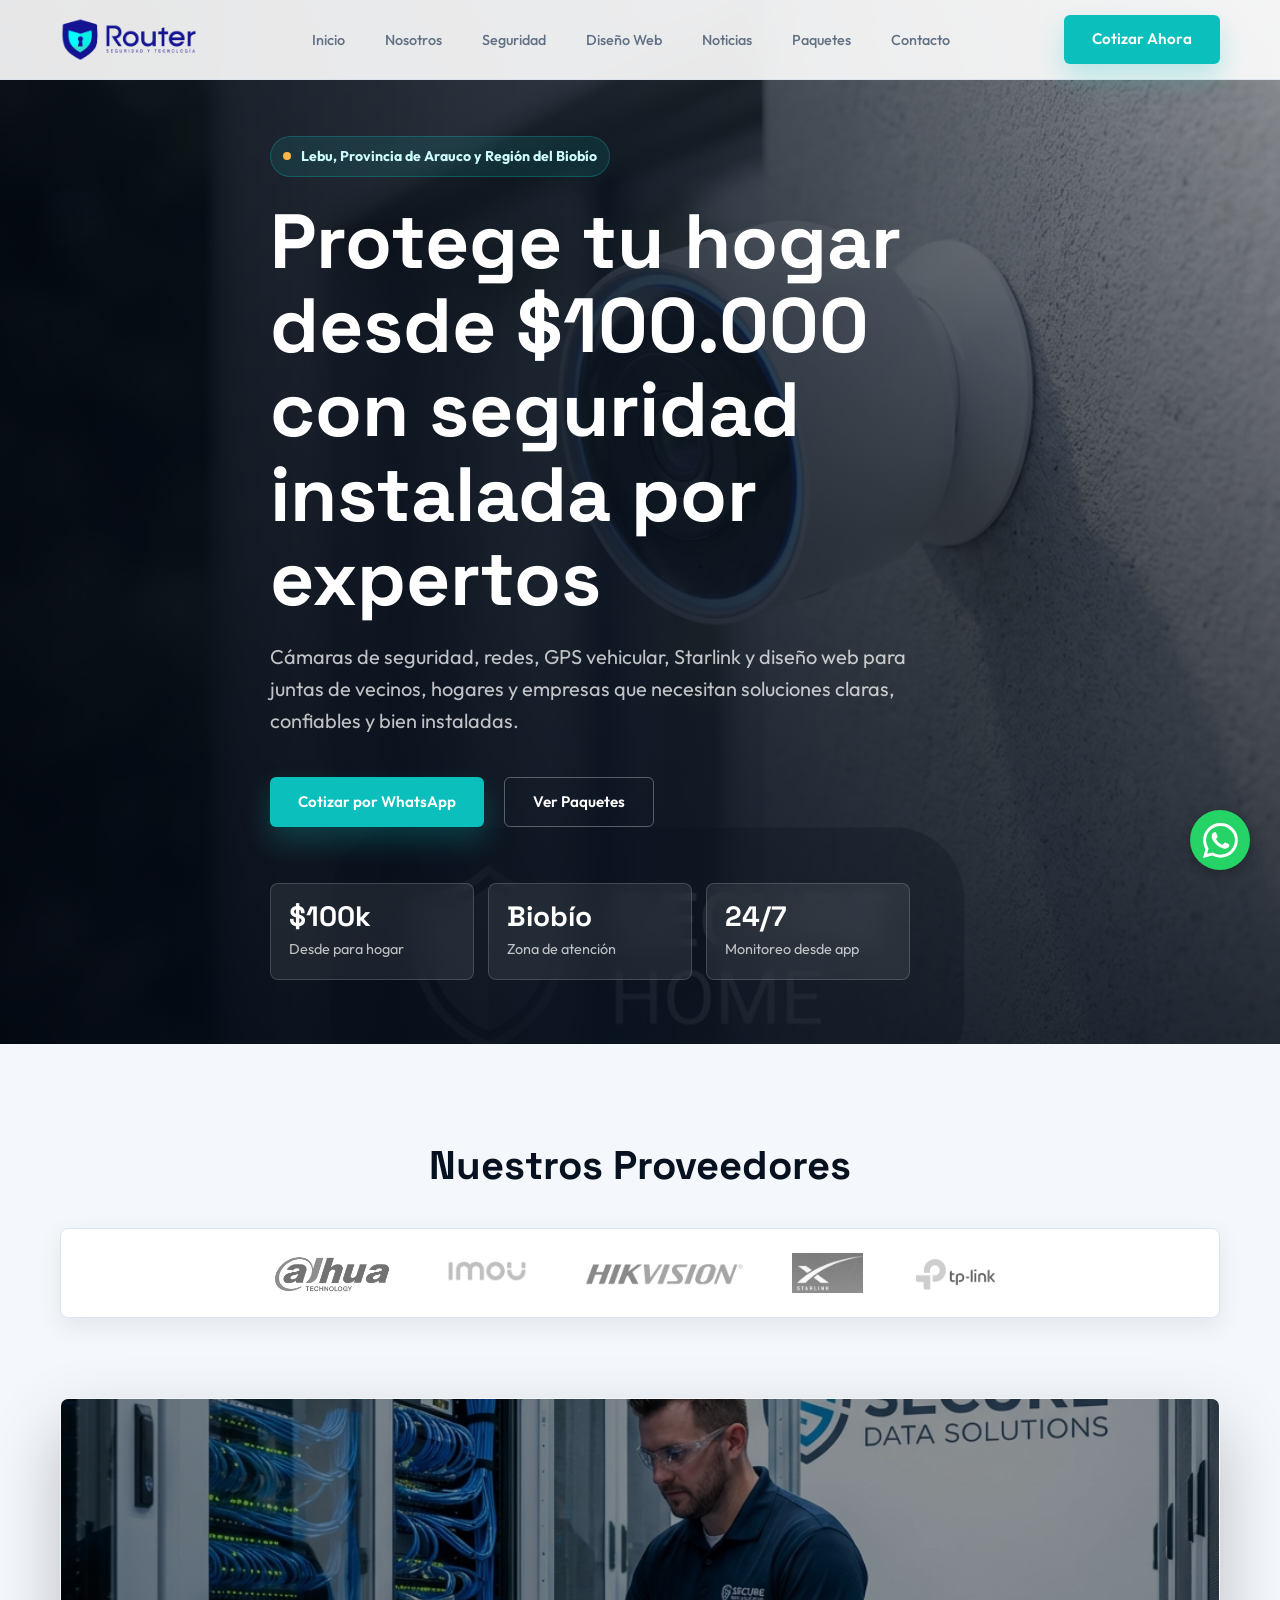
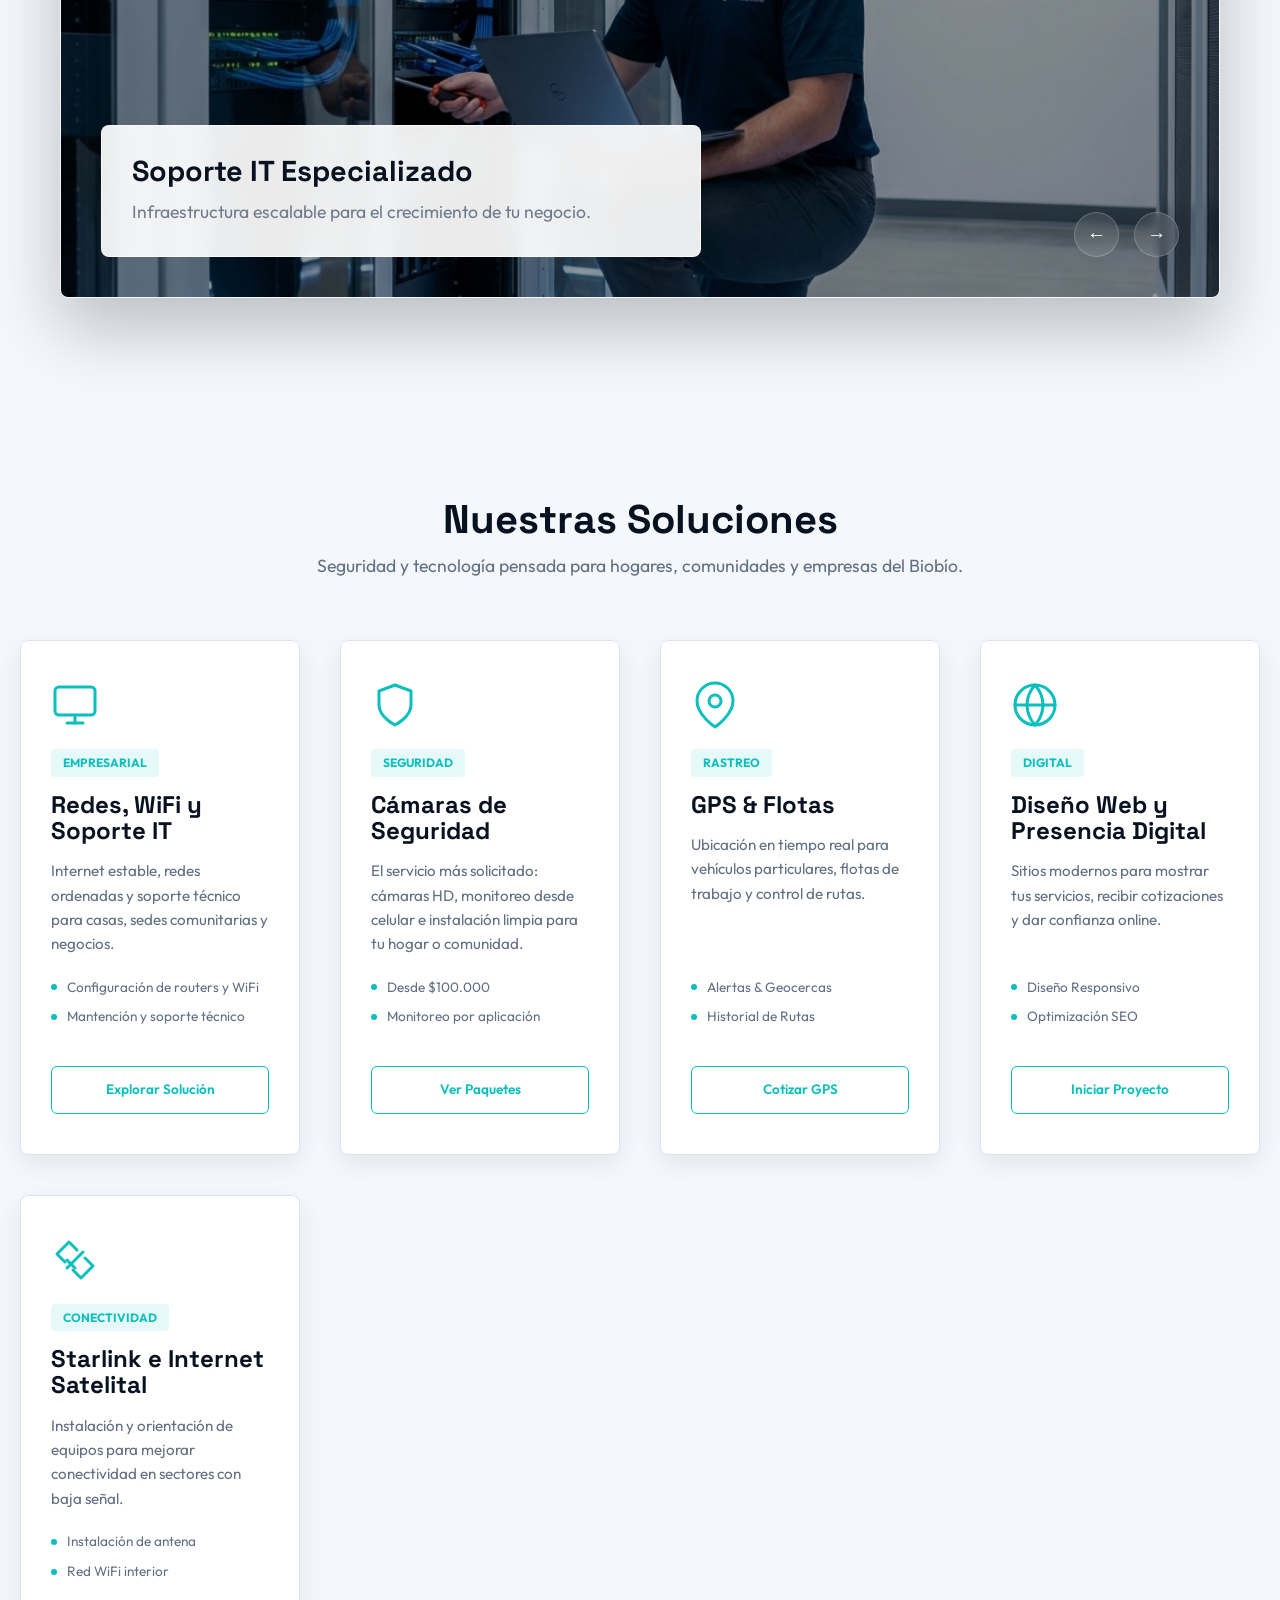
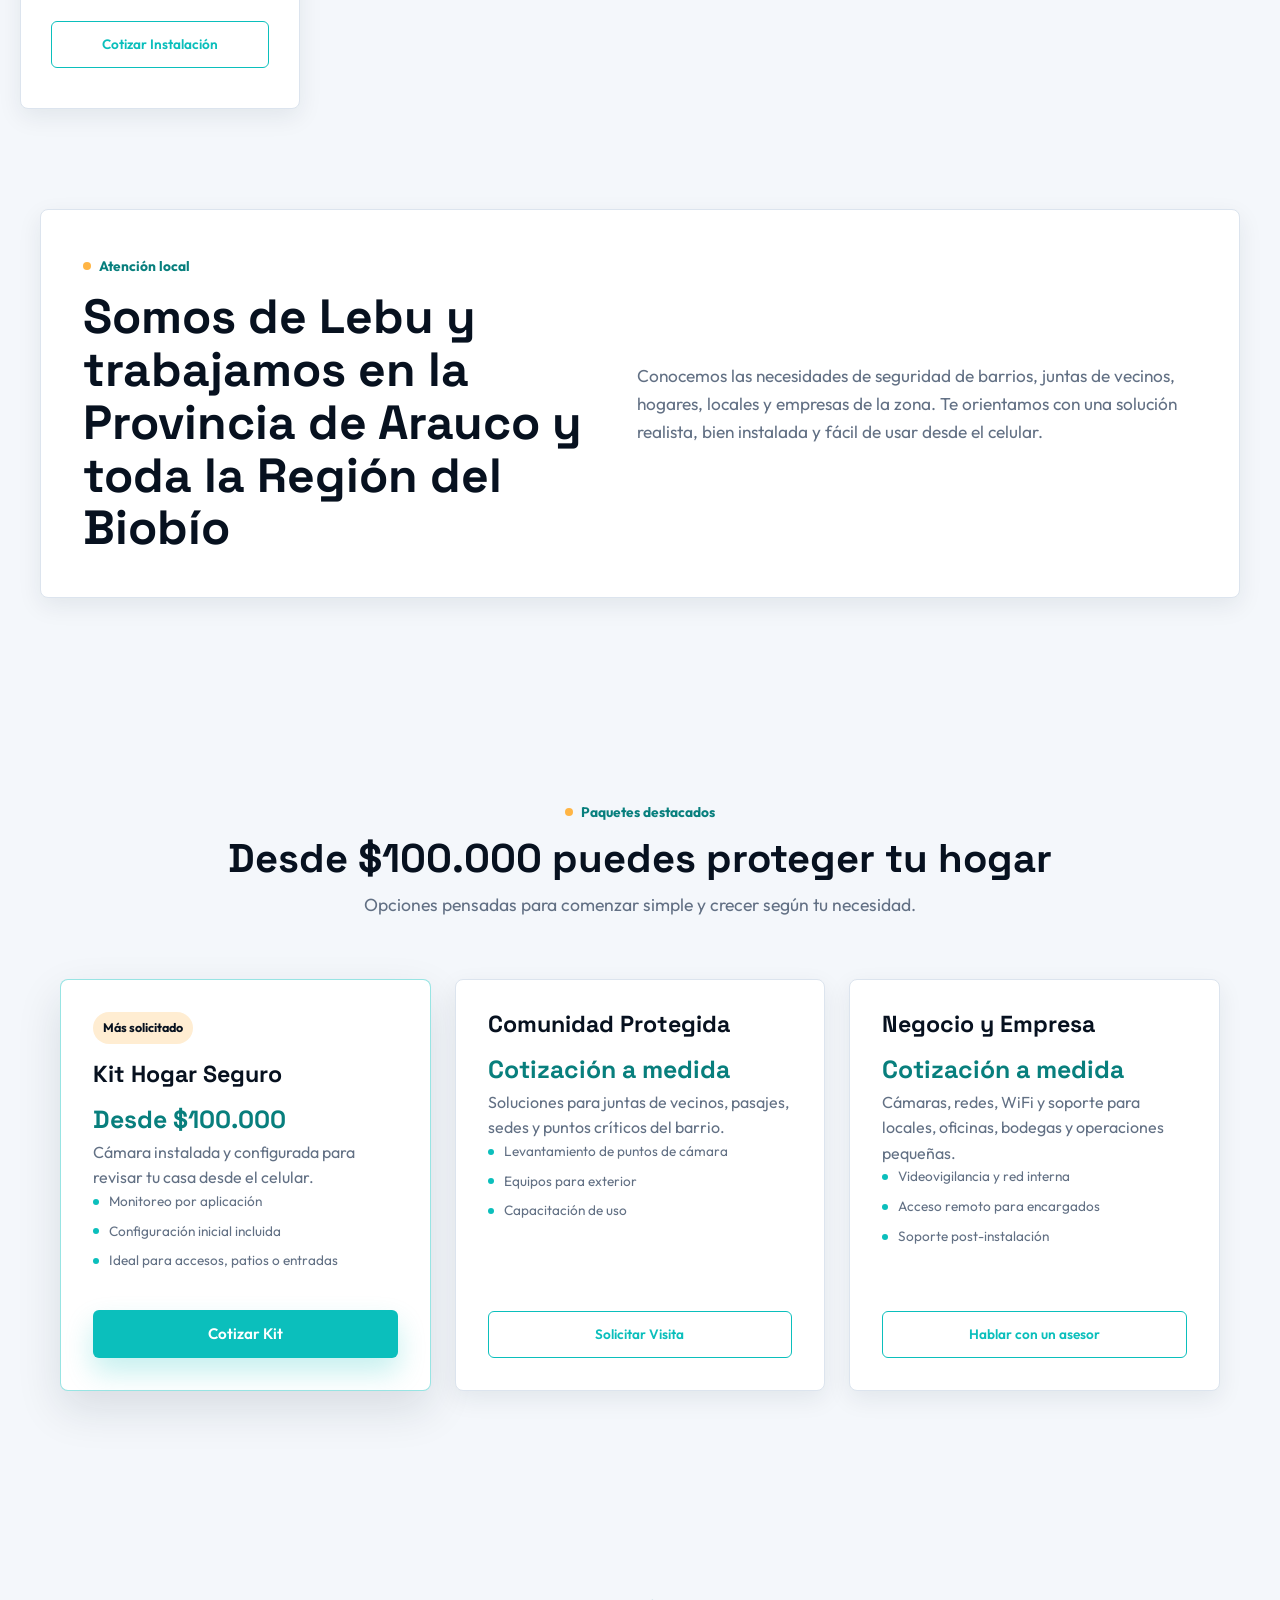
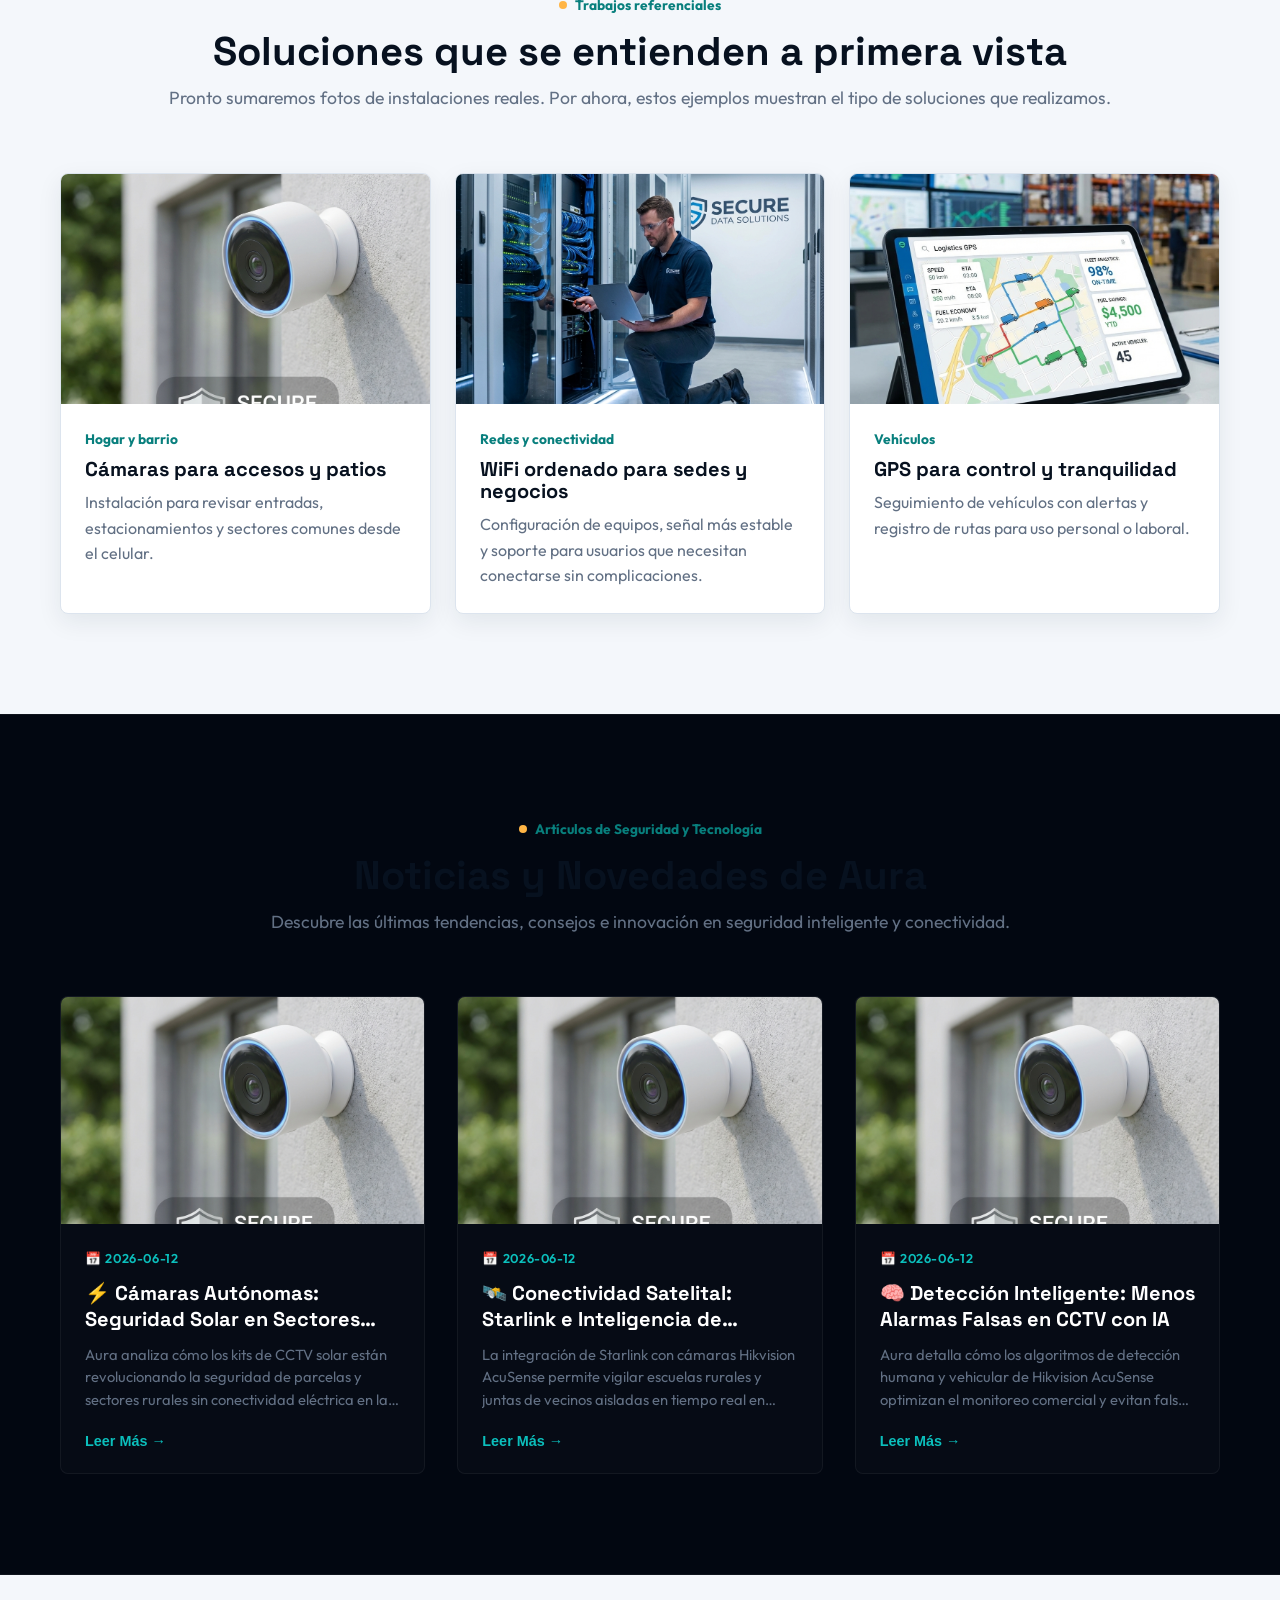
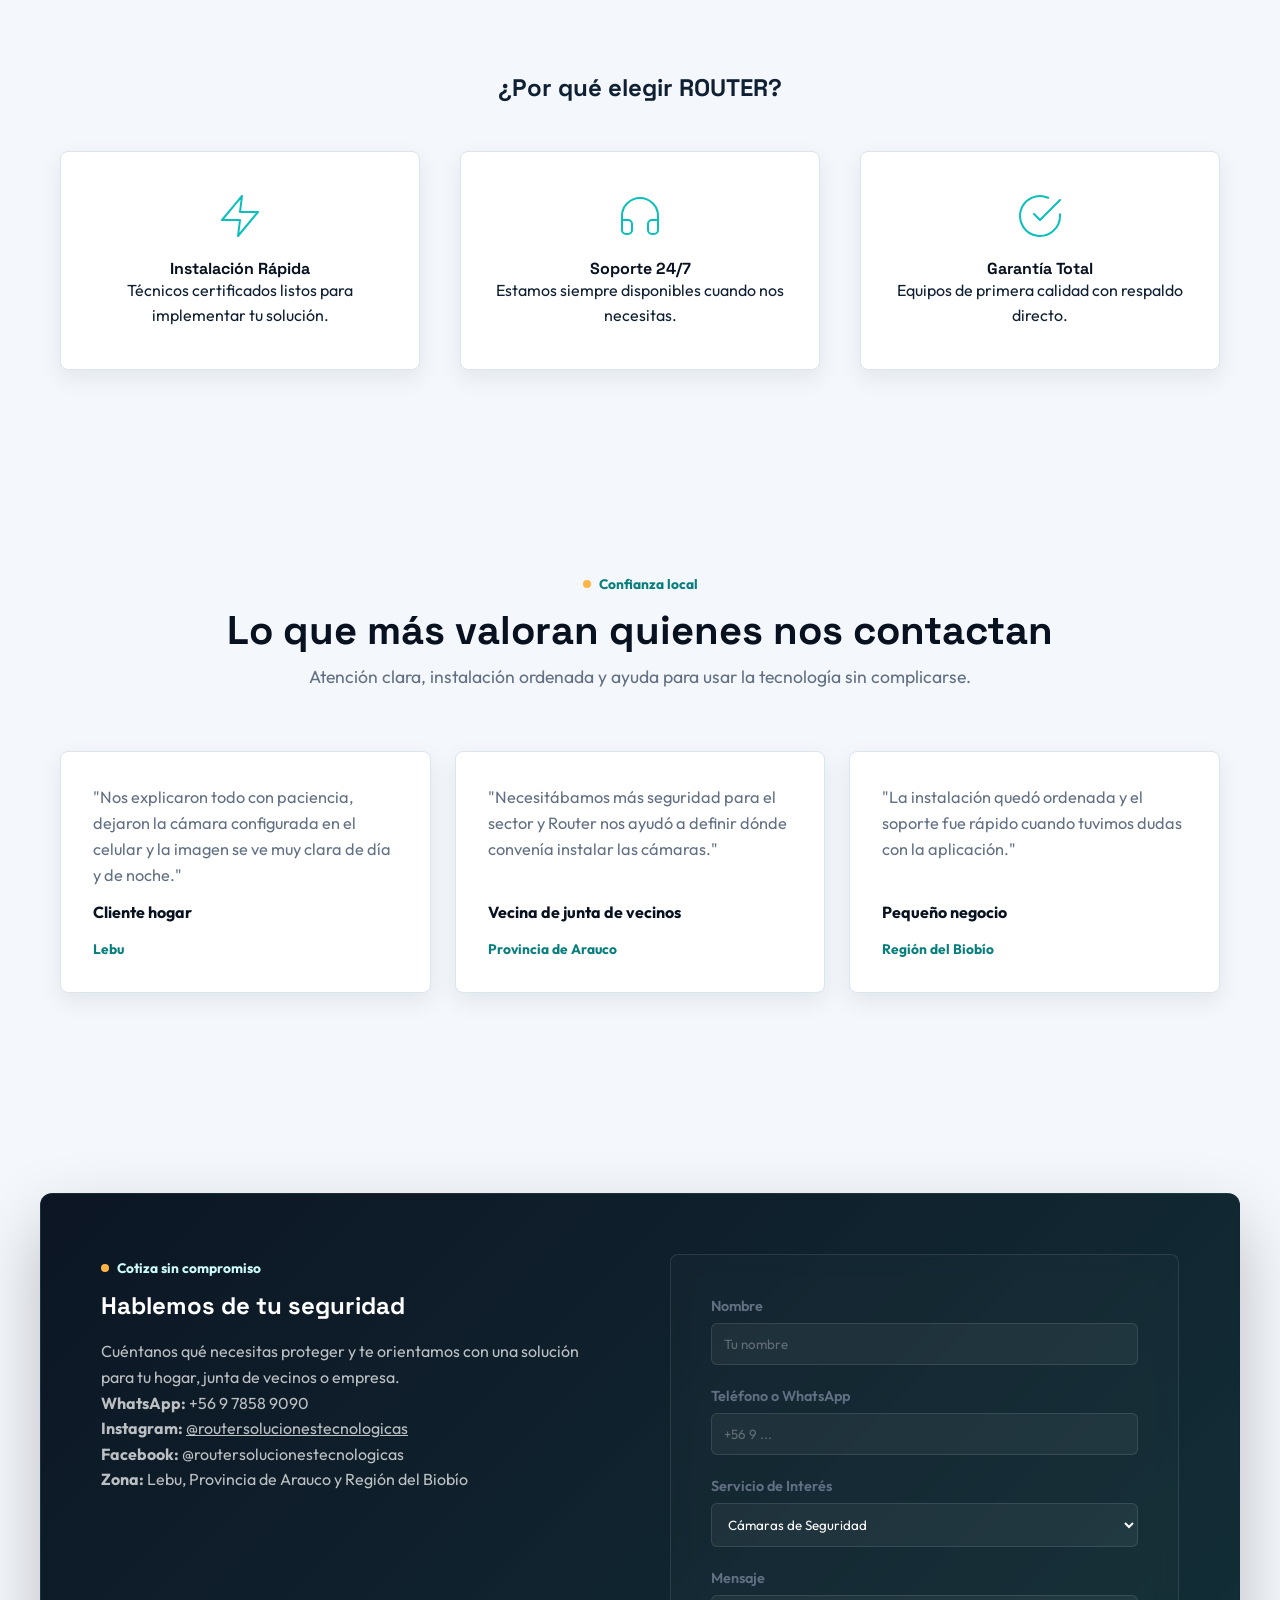
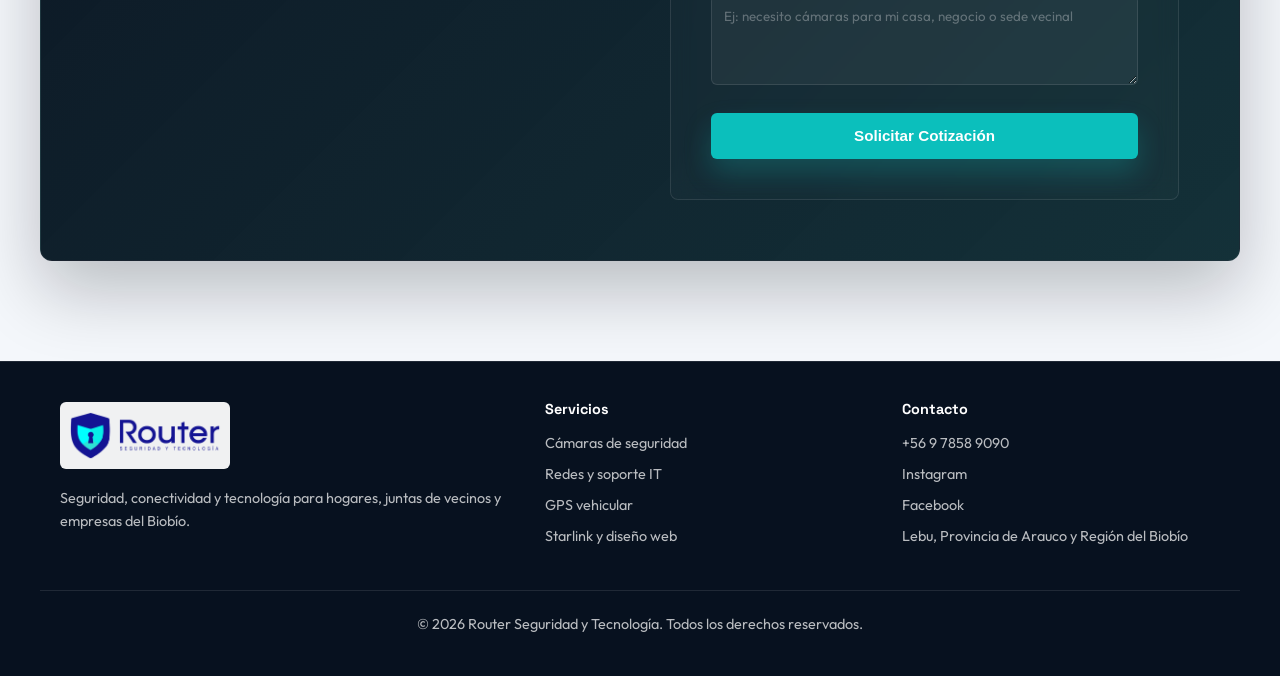
==== commit 0cb95716: "feat: Add dynamic news module from Aura" ====
--- a/index.html
+++ b/index.html
@@ -7,56 +7,57 @@
     <title>Router Seguridad y Tecnología | Cámaras, Redes, GPS y Web en Biobío</title>
     <meta name="description"
         content="Instalación de cámaras de seguridad, redes, GPS vehicular, Starlink y diseño web en Lebu, Provincia de Arauco y Región del Biobío. Protege tu hogar desde $100.000.">
-
-    <!-- Fonts -->
-    <link rel="preconnect" href="https://fonts.googleapis.com">
-    <link rel="preconnect" href="https://fonts.gstatic.com" crossorigin>
-    <link
-        href="https://fonts.googleapis.com/css2?family=Outfit:wght@300;400;600;700&family=Space+Grotesk:wght@300;400;500;600;700&display=swap"
-        rel="stylesheet">
-
-    <!-- Styles -->
-    <link rel="stylesheet" href="css/styles.css">
-</head>
-
-<body>
-
-    <!-- HEADER -->
-    <header class="header" id="header">
-        <div class="container header-container">
-            <div class="logo">
-                <a href="#">
+
+    <!-- Fonts -->
+    <link rel="preconnect" href="https://fonts.googleapis.com">
+    <link rel="preconnect" href="https://fonts.gstatic.com" crossorigin>
+    <link
+        href="https://fonts.googleapis.com/css2?family=Outfit:wght@300;400;600;700&family=Space+Grotesk:wght@300;400;500;600;700&display=swap"
+        rel="stylesheet">
+
+    <!-- Styles -->
+    <link rel="stylesheet" href="css/styles.css">
+</head>
+
+<body>
+
+    <!-- HEADER -->
+    <header class="header" id="header">
+        <div class="container header-container">
+            <div class="logo">
+                <a href="#">
                     <img src="assets/images/router-logo-original.png" alt="ROUTER Logo">
-                </a>
-            </div>
-
-            <button class="mobile-toggle" aria-label="Abrir menú" aria-expanded="false">
-                <span class="bar"></span>
-                <span class="bar"></span>
-                <span class="bar"></span>
-            </button>
-
-            <nav class="nav">
-                <ul class="nav-list">
-                    <li><a href="index.html">Inicio</a></li>
-                    <li><a href="nosotros.html">Nosotros</a></li>
-                    <li><a href="seguridad.html">Seguridad</a></li>
-                    <li><a href="web.html">Diseño Web</a></li>
+                </a>
+            </div>
+
+            <button class="mobile-toggle" aria-label="Abrir menú" aria-expanded="false">
+                <span class="bar"></span>
+                <span class="bar"></span>
+                <span class="bar"></span>
+            </button>
+
+            <nav class="nav">
+                <ul class="nav-list">
+                    <li><a href="index.html">Inicio</a></li>
+                    <li><a href="nosotros.html">Nosotros</a></li>
+                    <li><a href="seguridad.html">Seguridad</a></li>
+                    <li><a href="web.html">Diseño Web</a></li>
+                    <li><a href="#noticias">Noticias</a></li>
                     <li><a href="#paquetes">Paquetes</a></li>
                     <li><a href="#contacto">Contacto</a></li>
-                </ul>
-            </nav>
-            <a href="#contacto" class="btn btn-primary btn-header-cta">Cotizar Ahora</a>
-        </div>
-    </header>
-
-    <!-- HERO SECTION -->
-    <section class="hero" id="hero">
-        <div class="hero-slider">
-            <div class="hero-slide active" style="background-image: url('assets/images/security-camera.png');"></div>
-            <div class="hero-slide" style="background-image: url('assets/images/hero_gps.png');"></div>
-            <div class="hero-slide" style="background-image: url('assets/images/web-design.png');"></div>
-        </div>
+                </ul>
+            </nav>
+            <a href="#contacto" class="btn btn-primary btn-header-cta">Cotizar Ahora</a>
+        </div>
+    </header>
+
+    <!-- HERO SECTION -->
+    <section class="hero" id="hero">
+        <div class="hero-slider">
+            <div class="hero-slide active" style="background-image: url('assets/images/security-camera.png');"></div>
+            <div class="hero-slide" style="background-image: url('assets/images/hero_gps.png');"></div>
+            <div class="hero-slide" style="background-image: url('assets/images/web-design.png');"></div>
+        </div>
         <div class="hero-overlay"></div>
         <div class="container hero-content">
             <span class="hero-kicker">Lebu, Provincia de Arauco y Región del Biobío</span>
@@ -83,68 +84,68 @@
             </div>
         </div>
     </section>
-
-    <!-- MAIN MAIN - Will be filled in next steps -->
-    <main>
-
-        <!-- PROVIDERS SECTION -->
-        <section class="section providers-section">
-            <div class="container text-center">
-                <h2 class="section-title text-center">Nuestros Proveedores</h2>
-                <div class="providers-wrapper">
-                    <img src="assets/images/dahua.png" alt="Dahua Technology">
-                    <img src="assets/images/imou.png" alt="Imou">
-                    <img src="assets/images/hikvision.png" alt="Hikvision">
-                    <img src="assets/images/starlink.png" alt="Starlink">
-                    <img src="assets/images/tplink.png" alt="TP-Link">
-                </div>
-            </div>
-        </section>
-
-        <!-- SERVICES SHOWCASE CAROUSEL -->
-        <section class="section showcase-section">
-            <div class="container">
-                <div class="showcase-container">
-                    <div class="showcase-carousel" id="servicesCarousel">
-                        <div class="showcase-slide active">
-                            <img src="assets/images/it-solutions.png" alt="Soluciones Informáticas">
-                            <div class="showcase-content">
-                                <h3>Soporte IT Especializado</h3>
-                                <p>Infraestructura escalable para el crecimiento de tu negocio.</p>
-                            </div>
-                        </div>
-                        <div class="showcase-slide">
-                            <img src="assets/images/security-camera.png" alt="Seguridad">
-                            <div class="showcase-content">
-                                <h3>Vigilancia Inteligente</h3>
-                                <p>Monitoreo en tiempo real con inteligencia artificial.</p>
-                            </div>
-                        </div>
-                        <div class="showcase-slide">
-                            <img src="assets/images/gps-tracking.png" alt="GPS">
-                            <div class="showcase-content">
-                                <h3>Control de Flotas</h3>
-                                <p>Logística y seguridad en cada kilómetro.</p>
-                            </div>
-                        </div>
-                        <div class="showcase-slide">
-                            <img src="assets/images/web-design.png" alt="Diseño Web">
-                            <div class="showcase-content">
-                                <h3>Tu Marca en el Mundo Digital</h3>
-                                <p>Interfaces modernas que convierten usuarios en clientes.</p>
-                            </div>
-                        </div>
-                    </div>
-
-                    <div class="carousel-nav">
-                        <button class="carousel-btn prev" aria-label="Anterior">&larr;</button>
-                        <button class="carousel-btn next" aria-label="Siguiente">&rarr;</button>
-                    </div>
-                </div>
-            </div>
-        </section>
-
-        <!-- SERVICES GRID -->
+
+    <!-- MAIN MAIN - Will be filled in next steps -->
+    <main>
+
+        <!-- PROVIDERS SECTION -->
+        <section class="section providers-section">
+            <div class="container text-center">
+                <h2 class="section-title text-center">Nuestros Proveedores</h2>
+                <div class="providers-wrapper">
+                    <img src="assets/images/dahua.png" alt="Dahua Technology">
+                    <img src="assets/images/imou.png" alt="Imou">
+                    <img src="assets/images/hikvision.png" alt="Hikvision">
+                    <img src="assets/images/starlink.png" alt="Starlink">
+                    <img src="assets/images/tplink.png" alt="TP-Link">
+                </div>
+            </div>
+        </section>
+
+        <!-- SERVICES SHOWCASE CAROUSEL -->
+        <section class="section showcase-section">
+            <div class="container">
+                <div class="showcase-container">
+                    <div class="showcase-carousel" id="servicesCarousel">
+                        <div class="showcase-slide active">
+                            <img src="assets/images/it-solutions.png" alt="Soluciones Informáticas">
+                            <div class="showcase-content">
+                                <h3>Soporte IT Especializado</h3>
+                                <p>Infraestructura escalable para el crecimiento de tu negocio.</p>
+                            </div>
+                        </div>
+                        <div class="showcase-slide">
+                            <img src="assets/images/security-camera.png" alt="Seguridad">
+                            <div class="showcase-content">
+                                <h3>Vigilancia Inteligente</h3>
+                                <p>Monitoreo en tiempo real con inteligencia artificial.</p>
+                            </div>
+                        </div>
+                        <div class="showcase-slide">
+                            <img src="assets/images/gps-tracking.png" alt="GPS">
+                            <div class="showcase-content">
+                                <h3>Control de Flotas</h3>
+                                <p>Logística y seguridad en cada kilómetro.</p>
+                            </div>
+                        </div>
+                        <div class="showcase-slide">
+                            <img src="assets/images/web-design.png" alt="Diseño Web">
+                            <div class="showcase-content">
+                                <h3>Tu Marca en el Mundo Digital</h3>
+                                <p>Interfaces modernas que convierten usuarios en clientes.</p>
+                            </div>
+                        </div>
+                    </div>
+
+                    <div class="carousel-nav">
+                        <button class="carousel-btn prev" aria-label="Anterior">&larr;</button>
+                        <button class="carousel-btn next" aria-label="Siguiente">&rarr;</button>
+                    </div>
+                </div>
+            </div>
+        </section>
+
+        <!-- SERVICES GRID -->
         <section class="section" id="soluciones">
             <div class="container container-wide">
                 <div class="section-header text-center">
@@ -152,19 +153,19 @@
                     <p class="section-subtitle">Seguridad y tecnología pensada para hogares, comunidades y empresas del
                         Biobío.</p>
                 </div>
-
-                <div class="services-modern-grid">
-                    <!-- Card 1: IT Solutions -->
-                    <div class="service-card modern">
-                        <div class="service-card-icon">
-                            <!-- Computer Icon -->
-                            <svg xmlns="http://www.w3.org/2000/svg" viewBox="0 0 24 24" fill="none"
-                                stroke="currentColor" stroke-linecap="round" stroke-linejoin="round">
-                                <rect x="2" y="3" width="20" height="14" rx="2" ry="2"></rect>
-                                <line x1="8" y1="21" x2="16" y2="21"></line>
-                                <line x1="12" y1="17" x2="12" y2="21"></line>
-                            </svg>
-                        </div>
+
+                <div class="services-modern-grid">
+                    <!-- Card 1: IT Solutions -->
+                    <div class="service-card modern">
+                        <div class="service-card-icon">
+                            <!-- Computer Icon -->
+                            <svg xmlns="http://www.w3.org/2000/svg" viewBox="0 0 24 24" fill="none"
+                                stroke="currentColor" stroke-linecap="round" stroke-linejoin="round">
+                                <rect x="2" y="3" width="20" height="14" rx="2" ry="2"></rect>
+                                <line x1="8" y1="21" x2="16" y2="21"></line>
+                                <line x1="12" y1="17" x2="12" y2="21"></line>
+                            </svg>
+                        </div>
                         <div class="service-card-badge">Empresarial</div>
                         <h3>Redes, WiFi y Soporte IT</h3>
                         <p>Internet estable, redes ordenadas y soporte técnico para casas, sedes comunitarias y
@@ -173,18 +174,18 @@
                             <li>Configuración de routers y WiFi</li>
                             <li>Mantención y soporte técnico</li>
                         </ul>
-                        <a href="#contacto" class="btn btn-card-cta">Explorar Solución</a>
-                    </div>
-
-                    <!-- Card 2: Security -->
-                    <div class="service-card modern">
-                        <div class="service-card-icon">
-                            <!-- Shield Icon -->
-                            <svg xmlns="http://www.w3.org/2000/svg" viewBox="0 0 24 24" fill="none"
-                                stroke="currentColor" stroke-linecap="round" stroke-linejoin="round">
-                                <path d="M12 22s8-4 8-10V5l-8-3-8 3v7c0 6 8 10 8 10z"></path>
-                            </svg>
-                        </div>
+                        <a href="#contacto" class="btn btn-card-cta">Explorar Solución</a>
+                    </div>
+
+                    <!-- Card 2: Security -->
+                    <div class="service-card modern">
+                        <div class="service-card-icon">
+                            <!-- Shield Icon -->
+                            <svg xmlns="http://www.w3.org/2000/svg" viewBox="0 0 24 24" fill="none"
+                                stroke="currentColor" stroke-linecap="round" stroke-linejoin="round">
+                                <path d="M12 22s8-4 8-10V5l-8-3-8 3v7c0 6 8 10 8 10z"></path>
+                            </svg>
+                        </div>
                         <div class="service-card-badge">Seguridad</div>
                         <h3>Cámaras de Seguridad</h3>
                         <p>El servicio más solicitado: cámaras HD, monitoreo desde celular e instalación limpia para tu
@@ -193,50 +194,50 @@
                             <li>Desde $100.000</li>
                             <li>Monitoreo por aplicación</li>
                         </ul>
-                        <a href="#contacto" class="btn btn-card-cta">Ver Paquetes</a>
-                    </div>
-
-                    <!-- Card 3: GPS -->
-                    <div class="service-card modern">
-                        <div class="service-card-icon">
-                            <!-- Map Pin Icon -->
-                            <svg xmlns="http://www.w3.org/2000/svg" viewBox="0 0 24 24" fill="none"
-                                stroke="currentColor" stroke-linecap="round" stroke-linejoin="round">
-                                <path d="M21 10c0 7-9 13-9 13s-9-6-9-13a9 9 0 0 1 18 0z"></path>
-                                <circle cx="12" cy="10" r="3"></circle>
-                            </svg>
-                        </div>
-                        <div class="service-card-badge">Rastreo</div>
+                        <a href="#contacto" class="btn btn-card-cta">Ver Paquetes</a>
+                    </div>
+
+                    <!-- Card 3: GPS -->
+                    <div class="service-card modern">
+                        <div class="service-card-icon">
+                            <!-- Map Pin Icon -->
+                            <svg xmlns="http://www.w3.org/2000/svg" viewBox="0 0 24 24" fill="none"
+                                stroke="currentColor" stroke-linecap="round" stroke-linejoin="round">
+                                <path d="M21 10c0 7-9 13-9 13s-9-6-9-13a9 9 0 0 1 18 0z"></path>
+                                <circle cx="12" cy="10" r="3"></circle>
+                            </svg>
+                        </div>
+                        <div class="service-card-badge">Rastreo</div>
                         <h3>GPS & Flotas</h3>
                         <p>Ubicación en tiempo real para vehículos particulares, flotas de trabajo y control de rutas.
                         </p>
-                        <ul class="service-card-list">
-                            <li>Alertas & Geocercas</li>
-                            <li>Historial de Rutas</li>
-                        </ul>
-                        <a href="#contacto" class="btn btn-card-cta">Cotizar GPS</a>
-                    </div>
-
-                    <!-- Card 4: Web Design -->
-                    <div class="service-card modern">
-                        <div class="service-card-icon">
-                            <!-- Globe Icon -->
-                            <svg xmlns="http://www.w3.org/2000/svg" viewBox="0 0 24 24" fill="none"
-                                stroke="currentColor" stroke-linecap="round" stroke-linejoin="round">
-                                <circle cx="12" cy="12" r="10"></circle>
-                                <line x1="2" y1="12" x2="22" y2="12"></line>
-                                <path
-                                    d="M12 2a15.3 15.3 0 0 1 4 10 15.3 15.3 0 0 1-4 10 15.3 15.3 0 0 1-4-10 15.3 15.3 0 0 1 4-10z">
-                                </path>
-                            </svg>
-                        </div>
+                        <ul class="service-card-list">
+                            <li>Alertas & Geocercas</li>
+                            <li>Historial de Rutas</li>
+                        </ul>
+                        <a href="#contacto" class="btn btn-card-cta">Cotizar GPS</a>
+                    </div>
+
+                    <!-- Card 4: Web Design -->
+                    <div class="service-card modern">
+                        <div class="service-card-icon">
+                            <!-- Globe Icon -->
+                            <svg xmlns="http://www.w3.org/2000/svg" viewBox="0 0 24 24" fill="none"
+                                stroke="currentColor" stroke-linecap="round" stroke-linejoin="round">
+                                <circle cx="12" cy="12" r="10"></circle>
+                                <line x1="2" y1="12" x2="22" y2="12"></line>
+                                <path
+                                    d="M12 2a15.3 15.3 0 0 1 4 10 15.3 15.3 0 0 1-4 10 15.3 15.3 0 0 1-4-10 15.3 15.3 0 0 1 4-10z">
+                                </path>
+                            </svg>
+                        </div>
                         <div class="service-card-badge">Digital</div>
                         <h3>Diseño Web y Presencia Digital</h3>
                         <p>Sitios modernos para mostrar tus servicios, recibir cotizaciones y dar confianza online.</p>
-                        <ul class="service-card-list">
-                            <li>Diseño Responsivo</li>
-                            <li>Optimización SEO</li>
-                        </ul>
+                        <ul class="service-card-list">
+                            <li>Diseño Responsivo</li>
+                            <li>Optimización SEO</li>
+                        </ul>
                         <a href="#contacto" class="btn btn-card-cta">Iniciar Proyecto</a>
                     </div>
 
@@ -369,49 +370,64 @@
                 </div>
             </div>
         </section>
-
-        <!-- TRUST / TESTIMONIALS -->
+
+        <!-- NOTICIAS SECTION -->
+        <section class="section news-section" id="noticias">
+            <div class="container">
+                <div class="section-header text-center">
+                    <span class="section-eyebrow">Artículos de Seguridad y Tecnología</span>
+                    <h2 class="section-title">Noticias y Novedades de Aura</h2>
+                    <p class="section-subtitle">Descubre las últimas tendencias, consejos e innovación en seguridad inteligente y conectividad.</p>
+                </div>
+
+                <div class="news-grid" id="publicNewsGrid">
+                    <!-- Dynamic news cards will be loaded here -->
+                </div>
+            </div>
+        </section>
+
+        <!-- TRUST / TESTIMONIALS -->
         <section class="section trust-section">
             <div class="container text-center">
                 <h2>¿Por qué elegir ROUTER?</h2>
                 <div class="trust-grid">
-                    <div class="trust-item">
-                        <div class="trust-icon">
-                            <!-- Zap Icon (Instalación Rápida) -->
-                            <svg xmlns="http://www.w3.org/2000/svg" viewBox="0 0 24 24" fill="none"
-                                stroke="currentColor" stroke-linecap="round" stroke-linejoin="round">
-                                <polygon points="13 2 3 14 12 14 11 22 21 10 12 10 13 2"></polygon>
-                            </svg>
-                        </div>
-                        <h4>Instalación Rápida</h4>
-                        <p>Técnicos certificados listos para implementar tu solución.</p>
-                    </div>
-                    <div class="trust-item">
-                        <div class="trust-icon">
-                            <!-- Smile / Handshake alternative -> Headphones for Support -->
-                            <svg xmlns="http://www.w3.org/2000/svg" viewBox="0 0 24 24" fill="none"
-                                stroke="currentColor" stroke-linecap="round" stroke-linejoin="round">
-                                <path d="M3 18v-6a9 9 0 0 1 18 0v6"></path>
-                                <path
-                                    d="M21 19a2 2 0 0 1-2 2h-1a2 2 0 0 1-2-2v-3a2 2 0 0 1 2-2h3zM3 19a2 2 0 0 0 2 2h1a2 2 0 0 0 2-2v-3a2 2 0 0 0-2-2H3z">
-                                </path>
-                            </svg>
-                        </div>
-                        <h4>Soporte 24/7</h4>
-                        <p>Estamos siempre disponibles cuando nos necesitas.</p>
-                    </div>
-                    <div class="trust-item">
-                        <div class="trust-icon">
-                            <!-- Check Circle Icon -->
-                            <svg xmlns="http://www.w3.org/2000/svg" viewBox="0 0 24 24" fill="none"
-                                stroke="currentColor" stroke-linecap="round" stroke-linejoin="round">
-                                <path d="M22 11.08V12a10 10 0 1 1-5.93-9.14"></path>
-                                <polyline points="22 4 12 14.01 9 11.01"></polyline>
-                            </svg>
-                        </div>
-                        <h4>Garantía Total</h4>
-                        <p>Equipos de primera calidad con respaldo directo.</p>
-                    </div>
+                    <div class="trust-item">
+                        <div class="trust-icon">
+                            <!-- Zap Icon (Instalación Rápida) -->
+                            <svg xmlns="http://www.w3.org/2000/svg" viewBox="0 0 24 24" fill="none"
+                                stroke="currentColor" stroke-linecap="round" stroke-linejoin="round">
+                                <polygon points="13 2 3 14 12 14 11 22 21 10 12 10 13 2"></polygon>
+                            </svg>
+                        </div>
+                        <h4>Instalación Rápida</h4>
+                        <p>Técnicos certificados listos para implementar tu solución.</p>
+                    </div>
+                    <div class="trust-item">
+                        <div class="trust-icon">
+                            <!-- Smile / Handshake alternative -> Headphones for Support -->
+                            <svg xmlns="http://www.w3.org/2000/svg" viewBox="0 0 24 24" fill="none"
+                                stroke="currentColor" stroke-linecap="round" stroke-linejoin="round">
+                                <path d="M3 18v-6a9 9 0 0 1 18 0v6"></path>
+                                <path
+                                    d="M21 19a2 2 0 0 1-2 2h-1a2 2 0 0 1-2-2v-3a2 2 0 0 1 2-2h3zM3 19a2 2 0 0 0 2 2h1a2 2 0 0 0 2-2v-3a2 2 0 0 0-2-2H3z">
+                                </path>
+                            </svg>
+                        </div>
+                        <h4>Soporte 24/7</h4>
+                        <p>Estamos siempre disponibles cuando nos necesitas.</p>
+                    </div>
+                    <div class="trust-item">
+                        <div class="trust-icon">
+                            <!-- Check Circle Icon -->
+                            <svg xmlns="http://www.w3.org/2000/svg" viewBox="0 0 24 24" fill="none"
+                                stroke="currentColor" stroke-linecap="round" stroke-linejoin="round">
+                                <path d="M22 11.08V12a10 10 0 1 1-5.93-9.14"></path>
+                                <polyline points="22 4 12 14.01 9 11.01"></polyline>
+                            </svg>
+                        </div>
+                        <h4>Garantía Total</h4>
+                        <p>Equipos de primera calidad con respaldo directo.</p>
+                    </div>
                 </div>
             </div>
         </section>
@@ -469,7 +485,7 @@
                 </div>
                 <div class="contact-form-wrapper">
                     <form class="contact-form">
-                        <div class="form-group">
+                        <div class="form-group">
                             <label for="name">Nombre</label>
                             <input type="text" id="name" required placeholder="Tu nombre">
                         </div>
@@ -500,9 +516,9 @@
                 </div>
             </div>
         </section>
-
-    </main>
-
+
+    </main>
+
     <!-- FOOTER -->
     <footer class="footer">
         <div class="container footer-grid">
@@ -532,12 +548,25 @@
     </footer>
 
     <a href="https://wa.me/56978589090" class="whatsapp-float" target="_blank" aria-label="Chat en WhatsApp">
-        <svg xmlns="http://www.w3.org/2000/svg" width="35" height="35" fill="currentColor" viewBox="0 0 16 16">
-            <path
-                d="M13.601 2.326A7.854 7.854 0 0 0 7.994 0C3.627 0 .068 3.558.064 7.926c0 1.399.366 2.76 1.057 3.965L0 16l4.204-1.102a7.933 7.933 0 0 0 3.79.965h.004c4.368 0 7.926-3.558 7.93-7.93A7.898 7.898 0 0 0 13.6 2.326zM7.994 14.521a6.573 6.573 0 0 1-3.356-.92l-.24-.144-2.494.654.666-2.433-.156-.251a6.56 6.56 0 0 1-1.007-3.505c0-3.626 2.957-6.584 6.591-6.584a6.56 6.56 0 0 1 4.66 1.931 6.557 6.557 0 0 1 1.928 4.66c-.004 3.639-2.961 6.592-6.592 6.592zm3.615-4.934c-.197-.099-1.17-.578-1.353-.646-.182-.065-.315-.099-.445.099-.133.197-.513.646-.627.775-.114.133-.232.148-.43.05-.197-.1-.836-.308-1.592-.985-.59-.525-.985-1.175-1.103-1.372-.114-.198-.011-.304.088-.403.087-.088.197-.232.296-.346.1-.114.133-.198.198-.33.065-.134.034-.248-.015-.347-.05-.099-.445-1.076-.612-1.47-.16-.389-.323-.335-.445-.34-.114-.007-.247-.007-.38-.007a.729.729 0 0 0-.529.247c-.182.198-.691.677-.691 1.654 0 .977.71 1.916.81 2.049.098.133 1.394 2.132 3.383 2.992.47.205.84.326 1.129.418.475.152.904.129 1.246.08.38-.058 1.171-.48 1.338-.943.164-.464.164-.86.114-.943-.049-.084-.182-.133-.38-.232z" />
-        </svg>
-    </a>
-    <script src="js/main.js"></script>
-</body>
-
+        <svg xmlns="http://www.w3.org/2000/svg" width="35" height="35" fill="currentColor" viewBox="0 0 16 16">
+            <path
+                d="M13.601 2.326A7.854 7.854 0 0 0 7.994 0C3.627 0 .068 3.558.064 7.926c0 1.399.366 2.76 1.057 3.965L0 16l4.204-1.102a7.933 7.933 0 0 0 3.79.965h.004c4.368 0 7.926-3.558 7.93-7.93A7.898 7.898 0 0 0 13.6 2.326zM7.994 14.521a6.573 6.573 0 0 1-3.356-.92l-.24-.144-2.494.654.666-2.433-.156-.251a6.56 6.56 0 0 1-1.007-3.505c0-3.626 2.957-6.584 6.591-6.584a6.56 6.56 0 0 1 4.66 1.931 6.557 6.557 0 0 1 1.928 4.66c-.004 3.639-2.961 6.592-6.592 6.592zm3.615-4.934c-.197-.099-1.17-.578-1.353-.646-.182-.065-.315-.099-.445.099-.133.197-.513.646-.627.775-.114.133-.232.148-.43.05-.197-.1-.836-.308-1.592-.985-.59-.525-.985-1.175-1.103-1.372-.114-.198-.011-.304.088-.403.087-.088.197-.232.296-.346.1-.114.133-.198.198-.33.065-.134.034-.248-.015-.347-.05-.099-.445-1.076-.612-1.47-.16-.389-.323-.335-.445-.34-.114-.007-.247-.007-.38-.007a.729.729 0 0 0-.529.247c-.182.198-.691.677-.691 1.654 0 .977.71 1.916.81 2.049.098.133 1.394 2.132 3.383 2.992.47.205.84.326 1.129.418.475.152.904.129 1.246.08.38-.058 1.171-.48 1.338-.943.164-.464.164-.86.114-.943-.049-.084-.182-.133-.38-.232z" />
+        </svg>
+    </a>
+
+    <!-- NOTICIA DETAIL MODAL -->
+    <div class="news-modal" id="newsDetailModal">
+        <div class="news-modal-overlay" onclick="closeNewsModal()"></div>
+        <div class="news-modal-container">
+            <button class="news-modal-close" onclick="closeNewsModal()" aria-label="Cerrar modal">&times;</button>
+            <div class="news-modal-body" id="newsModalBody">
+                <!-- Dynamically filled news details -->
+            </div>
+        </div>
+    </div>
+
+    <script src="js/news-data.js"></script>
+    <script src="js/main.js"></script>
+</body>
+
 </html>
--- a/css/styles.css
+++ b/css/styles.css
@@ -1675,3 +1675,280 @@
         padding-bottom: 90px;
     }
 }
+
+/* ==========================================================================
+   Aura News & Updates Section (Premium Tech-Noir UI)
+   ========================================================================== */
+.news-section {
+    background-color: var(--color-primary-dark);
+    border-top: 1px solid rgba(255, 255, 255, 0.05);
+    border-bottom: 1px solid rgba(255, 255, 255, 0.05);
+}
+
+.news-grid {
+    display: grid;
+    grid-template-columns: repeat(3, minmax(0, 1fr));
+    gap: 32px;
+    margin-top: 40px;
+}
+
+.news-card {
+    background: rgba(255, 255, 255, 0.02);
+    border: 1px solid rgba(255, 255, 255, 0.05);
+    border-radius: var(--border-radius);
+    overflow: hidden;
+    display: flex;
+    flex-direction: column;
+    transition: all 0.4s cubic-bezier(0.165, 0.84, 0.44, 1);
+}
+
+.news-card:hover {
+    transform: translateY(-8px);
+    background: rgba(255, 255, 255, 0.04);
+    border-color: rgba(11, 191, 188, 0.3);
+    box-shadow: 0 20px 40px rgba(2, 7, 17, 0.4);
+}
+
+.news-card-image-wrapper {
+    width: 100%;
+    aspect-ratio: 16 / 10;
+    overflow: hidden;
+    position: relative;
+    background-color: #0c1624;
+}
+
+.news-card-image {
+    width: 100%;
+    height: 100%;
+    object-fit: cover;
+    transition: transform 0.6s cubic-bezier(0.165, 0.84, 0.44, 1);
+}
+
+.news-card:hover .news-card-image {
+    transform: scale(1.08);
+}
+
+.news-card-content {
+    padding: 24px;
+    display: flex;
+    flex-direction: column;
+    gap: 12px;
+    flex-grow: 1;
+}
+
+.news-card-date {
+    font-size: 0.8rem;
+    color: var(--color-accent);
+    font-weight: 600;
+    text-transform: uppercase;
+    letter-spacing: 0.05em;
+}
+
+.news-card-title {
+    font-size: 1.25rem;
+    color: var(--color-white);
+    line-height: 1.3;
+    margin: 0;
+    display: -webkit-box;
+    -webkit-line-clamp: 2;
+    -webkit-box-orient: vertical;
+    overflow: hidden;
+}
+
+.news-card-desc {
+    font-size: 0.92rem;
+    color: var(--color-text-grey);
+    line-height: 1.5;
+    margin: 0;
+    display: -webkit-box;
+    -webkit-line-clamp: 3;
+    -webkit-box-orient: vertical;
+    overflow: hidden;
+    flex-grow: 1;
+}
+
+.news-card-btn {
+    align-self: flex-start;
+    background: transparent;
+    border: none;
+    color: var(--color-accent);
+    font-weight: 600;
+    font-size: 0.9rem;
+    cursor: pointer;
+    padding: 0;
+    display: flex;
+    align-items: center;
+    gap: 6px;
+    transition: gap 0.2s ease, color 0.2s ease;
+    margin-top: 10px;
+}
+
+.news-card-btn:hover {
+    gap: 10px;
+    color: var(--color-white);
+}
+
+/* ==========================================================================
+   Premium News Detail Modal
+   ========================================================================== */
+.news-modal {
+    position: fixed;
+    top: 0;
+    left: 0;
+    width: 100%;
+    height: 100%;
+    z-index: 9999;
+    display: flex;
+    align-items: center;
+    justify-content: center;
+    opacity: 0;
+    pointer-events: none;
+    transition: opacity 0.4s cubic-bezier(0.165, 0.84, 0.44, 1);
+}
+
+.news-modal.open {
+    opacity: 1;
+    pointer-events: auto;
+}
+
+.news-modal-overlay {
+    position: absolute;
+    top: 0;
+    left: 0;
+    width: 100%;
+    height: 100%;
+    background-color: rgba(2, 7, 17, 0.85);
+    backdrop-filter: blur(10px);
+    -webkit-backdrop-filter: blur(10px);
+}
+
+.news-modal-container {
+    position: relative;
+    width: 90%;
+    max-width: 800px;
+    max-height: 85vh;
+    background: #0d1724;
+    border: 1px solid rgba(255, 255, 255, 0.08);
+    border-radius: 16px;
+    overflow-y: auto;
+    z-index: 2;
+    transform: scale(0.9) translateY(20px);
+    transition: transform 0.4s cubic-bezier(0.165, 0.84, 0.44, 1);
+    box-shadow: 0 30px 60px rgba(0, 0, 0, 0.6), 0 0 40px rgba(11, 191, 188, 0.1);
+}
+
+.news-modal.open .news-modal-container {
+    transform: scale(1) translateY(0);
+}
+
+.news-modal-close {
+    position: absolute;
+    top: 20px;
+    right: 20px;
+    width: 36px;
+    height: 36px;
+    border-radius: 50%;
+    background: rgba(255, 255, 255, 0.05);
+    border: 1px solid rgba(255, 255, 255, 0.1);
+    color: var(--color-white);
+    font-size: 1.5rem;
+    cursor: pointer;
+    display: flex;
+    align-items: center;
+    justify-content: center;
+    z-index: 10;
+    transition: all 0.2s ease;
+}
+
+.news-modal-close:hover {
+    background: rgba(255, 255, 255, 0.15);
+    color: var(--color-accent);
+    transform: rotate(90deg);
+}
+
+.news-modal-hero {
+    width: 100%;
+    aspect-ratio: 16 / 9;
+    overflow: hidden;
+}
+
+.news-modal-img {
+    width: 100%;
+    height: 100%;
+    object-fit: cover;
+}
+
+.news-modal-details {
+    padding: 40px;
+}
+
+.news-modal-date {
+    font-size: 0.85rem;
+    color: var(--color-accent);
+    font-weight: 600;
+    display: block;
+    margin-bottom: 12px;
+}
+
+.news-modal-title {
+    font-size: 2rem;
+    color: var(--color-white);
+    margin-bottom: 24px;
+    line-height: 1.25;
+}
+
+.news-modal-text {
+    color: rgba(255, 255, 255, 0.8);
+    font-size: 1.05rem;
+    line-height: 1.7;
+    margin-bottom: 30px;
+}
+
+.news-modal-text p {
+    margin-bottom: 20px;
+}
+
+.news-modal-text h4 {
+    color: var(--color-white);
+    font-size: 1.3rem;
+    margin: 30px 0 15px;
+}
+
+.news-modal-cta-box {
+    background: rgba(11, 191, 188, 0.05);
+    border: 1px solid rgba(11, 191, 188, 0.15);
+    border-radius: 12px;
+    padding: 30px;
+    text-align: center;
+    display: flex;
+    flex-direction: column;
+    align-items: center;
+    gap: 20px;
+}
+
+.news-modal-cta-box p {
+    font-size: 1.1rem;
+    color: var(--color-white);
+    font-weight: 600;
+    margin: 0;
+}
+
+@media (max-width: 992px) {
+    .news-grid {
+        grid-template-columns: repeat(2, minmax(0, 1fr));
+        gap: 24px;
+    }
+}
+
+@media (max-width: 768px) {
+    .news-grid {
+        grid-template-columns: 1fr;
+        gap: 24px;
+    }
+    .news-modal-details {
+        padding: 24px;
+    }
+    .news-modal-title {
+        font-size: 1.5rem;
+    }
+}
